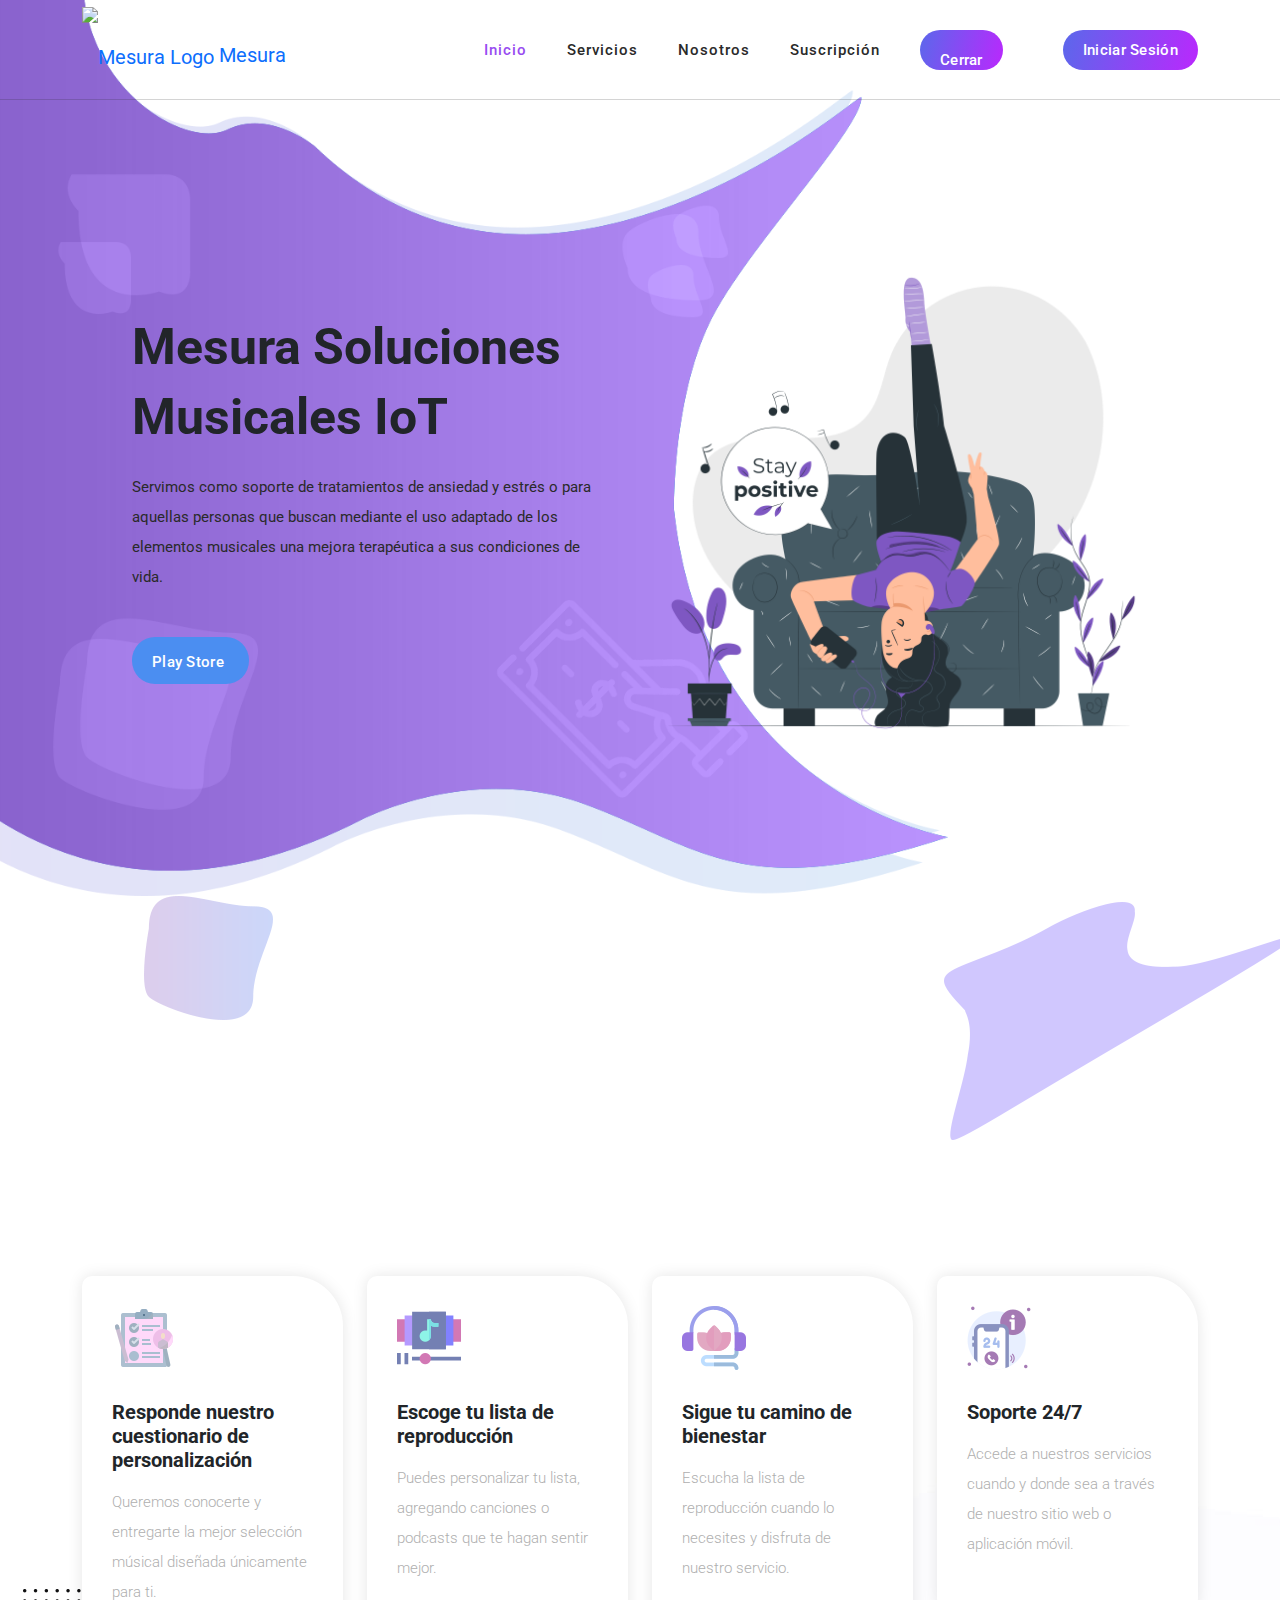
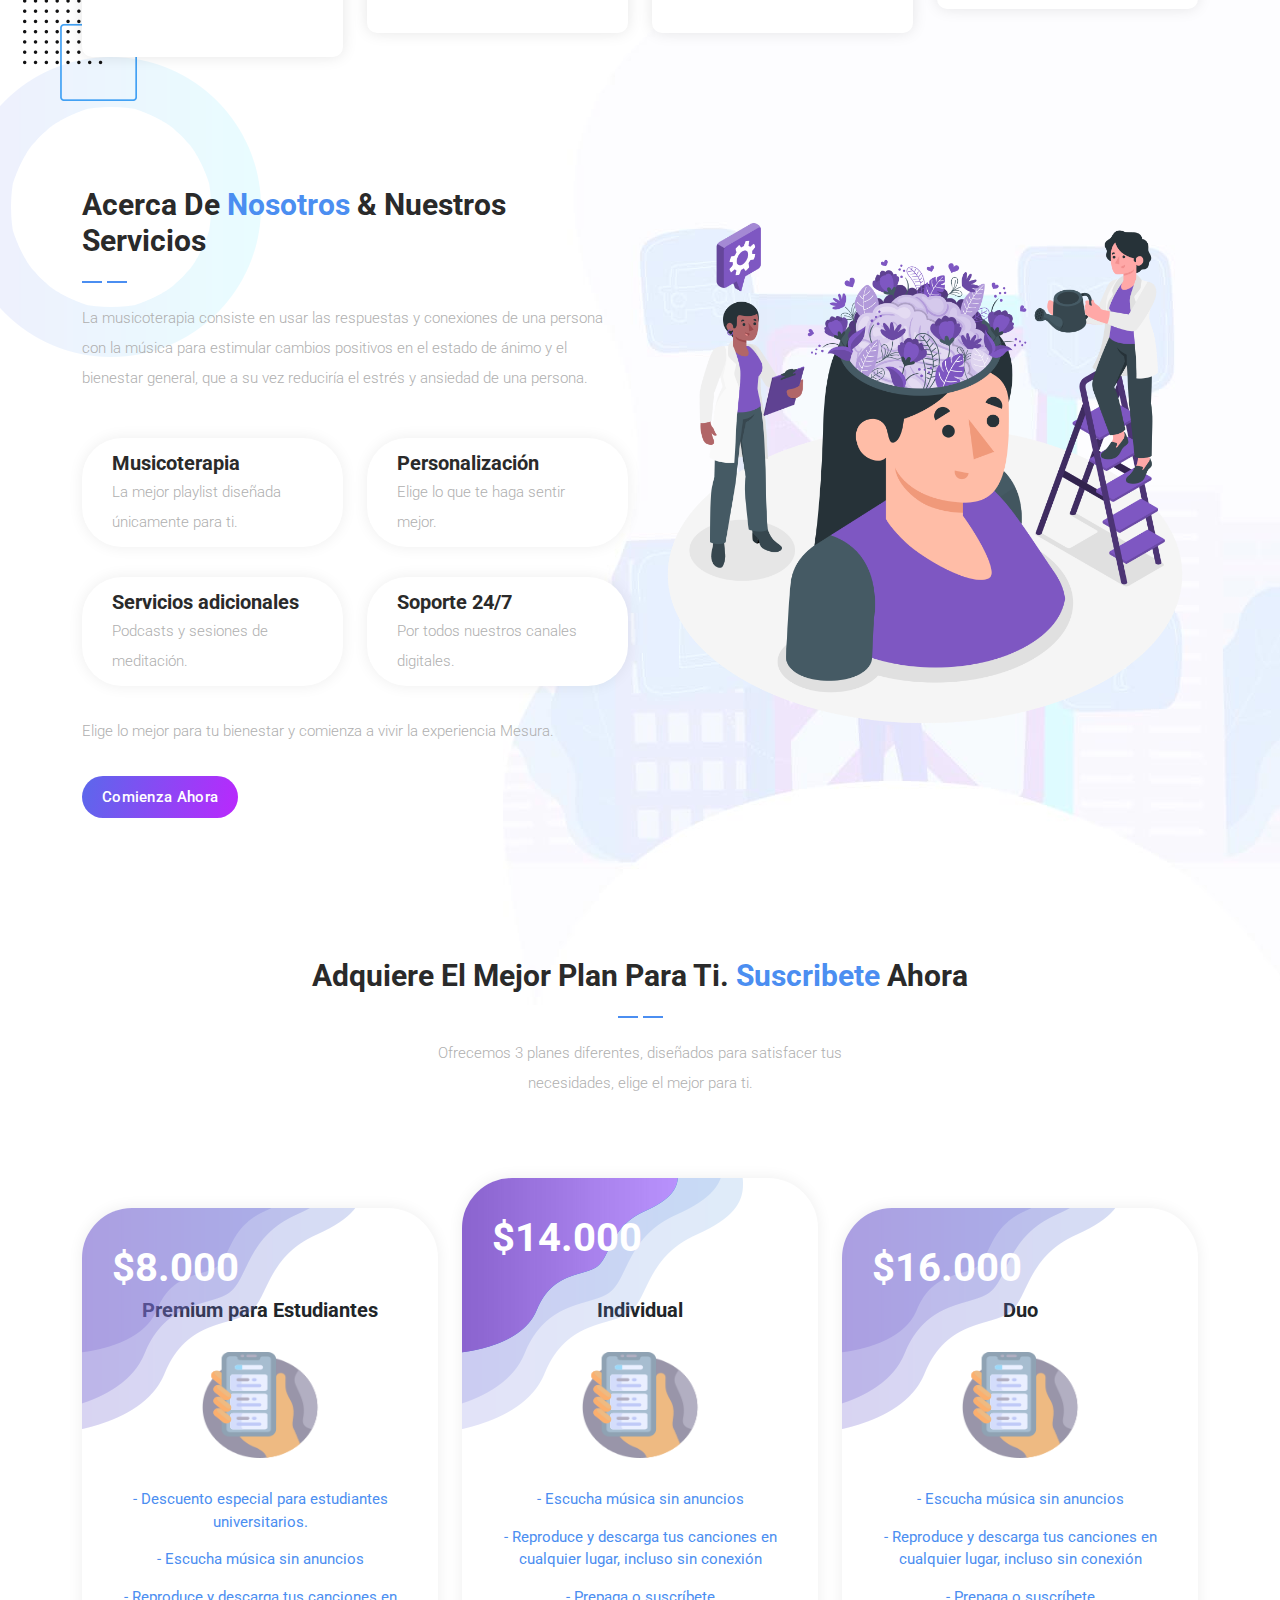
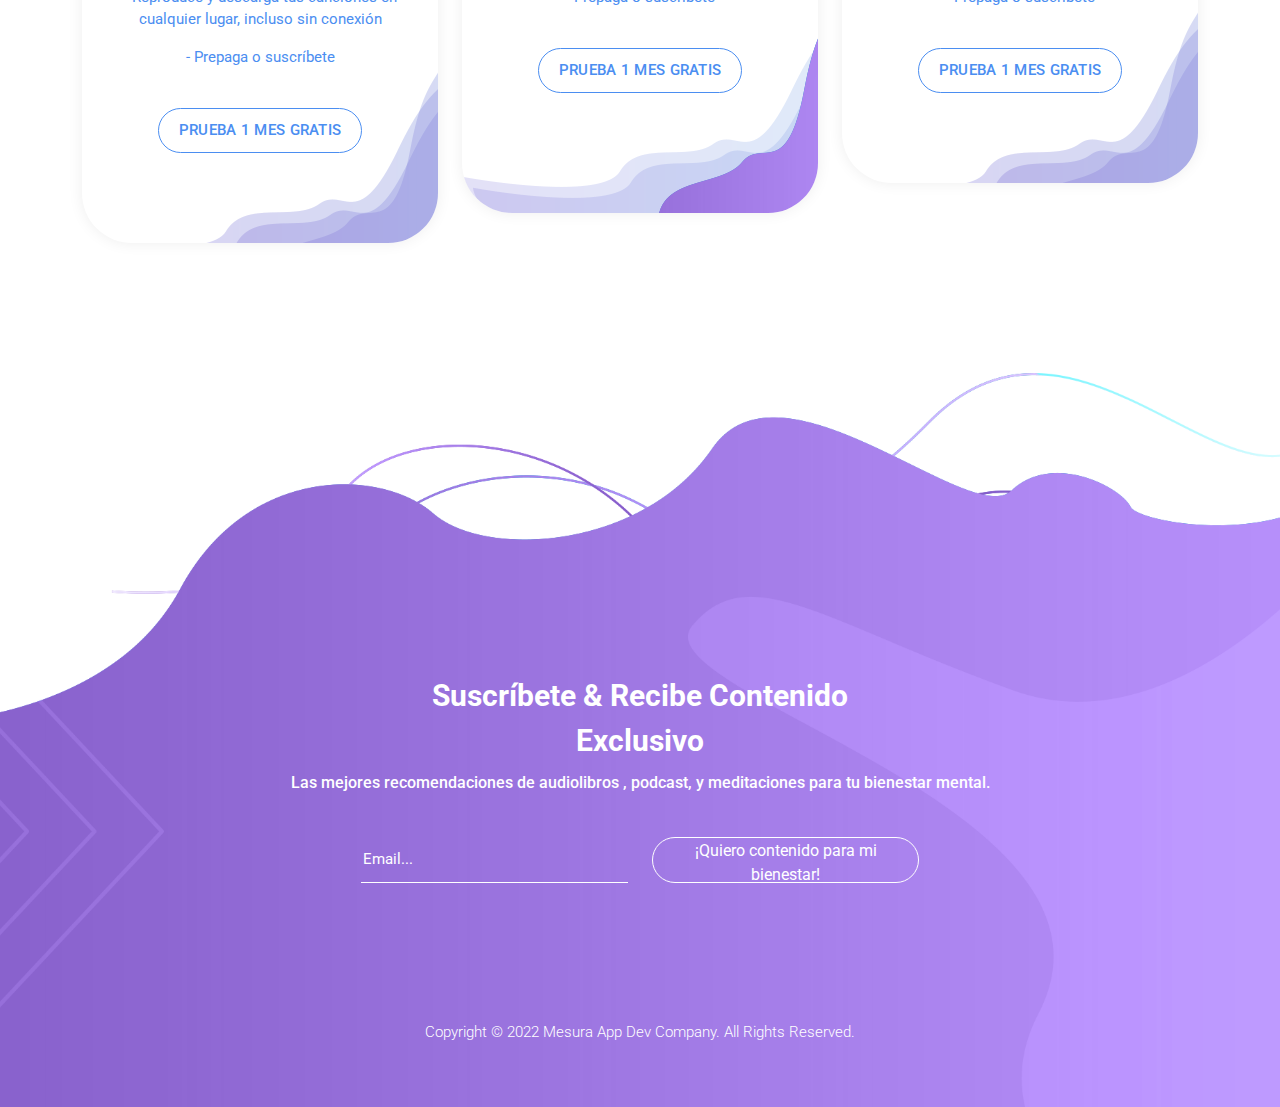
==== templatemo_570_chain_app_dev/templatemo_570_chain_app_dev/index.html @ 8d7fd6be "Merge branch 'main' of https://github.com/Natalia-rodriguezp/Mesura-Web" ====
<!DOCTYPE html>
<html lang="en">

  <head>

    <meta charset="UTF-8">
    <meta name="viewport" content="width=device-width, initial-scale=1, shrink-to-fit=no">
    <meta name="description" content="">
    <meta name="author" content="">
    <link rel="preconnect" href="https://fonts.googleapis.com">
    <link rel="preconnect" href="https://fonts.gstatic.com" crossorigin>
    <link href="https://fonts.googleapis.com/css2?family=Roboto:wght@100;300;400;500;700;900&display=swap" rel="stylesheet">

    <title> Mesura  </title>

    <!-- Bootstrap core CSS -->
    <link href="vendor/bootstrap/css/bootstrap.min.css" rel="stylesheet">

<!--


-->

    <!-- Additional CSS Files -->
    <link rel="stylesheet" href="https://use.fontawesome.com/releases/v5.8.1/css/all.css" integrity="sha384-50oBUHEmvpQ+1lW4y57PTFmhCaXp0ML5d60M1M7uH2+nqUivzIebhndOJK28anvf" crossorigin="anonymous">
    <link rel="stylesheet" type="text/css" href="https://cdn.jsdelivr.net/npm/toastify-js/src/toastify.min.css">
    <link rel="stylesheet" href="assets/css/templatemo-chain-app-dev.css">
    <link rel="stylesheet" href="assets/css/animated.css">
    <link rel="stylesheet" href="assets/css/owl.css">

    <script src="./assets/js/src/main.js" type="module"></script>

  </head>

<body>

  <!-- ***** Preloader Start ***** -->
  <div id="js-preloader" class="js-preloader">
    <div class="preloader-inner">
      <span class="dot"></span>
      <div class="dots">
        <span></span>
        <span></span>
        <span></span>
      </div>
    </div>
  </div>
  <!-- ***** Preloader End ***** -->

  <!-- ***** Header Area Start ***** -->
  <header class="header-area header-sticky wow slideInDown" data-wow-duration="0.75s" data-wow-delay="0s">
    <div class="container">
      <div class="row">
        <div class="col-12">
          <nav class="main-nav">
            <!-- ***** Logo Start ***** -->
            <a href="index.html" class="logo navbar-brand">
              <img src="assets/images/Logo.png" alt="Mesura Logo"  height="50">
              Mesura
            </a>
            <!-- ***** Logo End ***** -->
            <!-- ***** Menu Start ***** -->
            <ul class="nav">
              <li class="scroll-to-section"><a href="#top" class="active">Inicio</a></li>
              <li class="scroll-to-section"><a href="#services">Servicios</a></li>
              <li class="scroll-to-section"><a href="#about">Nosotros</a></li>
              <li class="scroll-to-section"><a href="#pricing">Suscripción</a></li>
              
              <li><div class="gradient-button" id="logged-in"><a href="#modal"id="logout">Cerrar <i class="fa fa-sign-out-alt"></i> </a></div></li> 
              <li><div class="gradient-button" id="logged-out"><a id="modal_trigger" href="#modal"><i class="fa fa-sign-in-alt"></i> Iniciar sesión </a></div></li> 
            </ul>        
            <a class='menu-trigger'>
                <span>Menu</span>
            </a>
            <!-- ***** Menu End ***** -->
          </nav>
        </div>
      </div>
    </div>
  </header>
  <!-- ***** Header Area End ***** -->
  
  <div id="modal" class="popupContainer" style="display:none;">
    <div class="popupHeader">
        <span class="header_title">Iniciar sesion</span>
        <span class="modal_close"><i class="fa fa-times"></i></span>
    </div>

    <section class="popupBody">
        <!-- Social Login -->
        <div class="social_login">
            <div class="">
                <a href="#" class="social_box fb">
                    <span class="icon"><i class="fab fa-facebook"></i></span>
                    <span class="icon_title">Conectar con Facebook</span>

                </a>

                <a href="#" class="social_box google">
                    <span class="icon"><i class="fab fa-google-plus"></i></span>
                    <span class="icon_title">Conectar con Google</span>
                </a>
            </div>

            <div class="centeredText">
                <span>O usa tu direcccion de E-mail</span>
            </div>

            <div class="action_btns">
                <div class="one_half"><a href="#" id="login_form" class="btn">Conectarse</a></div>
                <div class="one_half last"><a href="#" id="register_form" class="btn">Registrarse</a></div>
            </div>
        </div>

        <!-- Username & Password Login form -->
        <div class="user_login">
            <form id = "si">
                <label>Correo / Nombre de usuario</label>
                <input type="text" />
                <br />

                <label>Contraseña</label>
                <input type="password" />
                <br />

                <div class="checkbox">
                    <input id="remember" type="checkbox" />
                    <label for="remember">Recordar este dispositivo</label>
                </div>

                <div class="action_btns">
                    <div class="one_half"><a href="#" class="btn back_btn"><i class="fa fa-angle-double-left"></i> Volver</a></div>
                    <div class="one_half last"><a href="#" class="btn btn_red">Conectar</a></div>
                </div>
            </form>

        </div>

        <!-- Register Form -->
        <div class="user_register">
            <form id="signup-form">
                <label>Nombre completo</label>
                <input type="text" />
                <br />

                <label>Direcccion E-mail</label>
                <input type="email" id="signup-email" placeholder="Correo" required />
                <br />

                <label>Contraseña</label>
                <input type="password" id="signup-password" placeholder="Contraseña" required />
                <br />

                <div class="checkbox">
                    <input id="send_updates" type="checkbox" />
                    <label for="send_updates">Actualizaciones por correo</label>
                </div>

                <div class="action_btns">
                    <div class="one_half"><a href="#" class="btn back_btn"><i class="fa fa-angle-double-left"></i> Volver</a></div>
                    <div class="one_half last"><button id="pruebaButton" type="submit" class="btn btn_red">Registrarse</button></div>
                </div>
            </form>
        </div>
    </section>
</div>

  <div class="main-banner wow fadeIn" id="top" data-wow-duration="1s" data-wow-delay="0.5s">
    <div class="container">
      <div class="row">
        <div class="col-lg-12">
          <div class="row">
            <div class="col-lg-6 align-self-center">
              <div class="left-content show-up header-text wow fadeInLeft" data-wow-duration="1s" data-wow-delay="1s">
                <div class="row">
                  <div class="col-lg-12">
                    <h2> Mesura  Soluciones Musicales IoT </h2>
                    <p>Servimos como soporte de tratamientos de ansiedad y estrés o para aquellas personas que buscan mediante el uso adaptado de los elementos musicales una mejora terapéutica a sus condiciones de vida.</p>
                  </div>
                  <div class="col-lg-12">
                    <div class="white-button scroll-to-section">
                      <a href="#contact"> Play Store <i class="fab fa-google-play"></i></a>
                    </div>
                  </div>
                </div>
              </div>
            </div>
            <div class="col-lg-6">
              <div class="right-image wow fadeInRight" data-wow-duration="1s" data-wow-delay="0.5s">
                <img src="assets/images/slider-dec.png" alt="">
              </div>
            </div>
          </div>
        </div>
      </div>
    </div>
  </div>

  <div id="services" class="services section">
    <div class="container">
      <div class="row">
        <div class="col-lg-8 offset-lg-2">
          <div class="section-heading  wow fadeInDown" data-wow-duration="1s" data-wow-delay="0.5s">
            <h4>Los mejores <em>servicios &amp; beneficios</em> para ti</h4>
            <img src="assets/images/heading-line-dec.png" alt="">
            <p>Mesura está aquí para ti. Para ayudarte a superar cualquier momento de crisis o estrés, ofrecemos algunas
               meditaciones o playlist que puedas escuchar en cualquier momento.<p>
          </div>
        </div>
      </div>
    </div>
    <div class="container">
      <div class="row">
        <div class="col-lg-3">
          <div class="service-item first-service">
            <div class="icon"></div>
            <h4>Responde nuestro cuestionario de personalización</h4>
            <p>Queremos conocerte y  entregarte la mejor selección músical diseñada únicamente para ti.</p>
            <div class="text-button">
    
            </div>
          </div>
        </div>
        <div class="col-lg-3">
          <div class="service-item second-service">
            <div class="icon"></div>
            <h4>Escoge tu lista de reproducción</h4>
            <p>Puedes personalizar tu lista, agregando canciones o podcasts que te hagan sentir mejor.</p>
            <div class="text-button">
             
            </div>
          </div>
        </div>
        <div class="col-lg-3">
          <div class="service-item third-service">
            <div class="icon"></div>
            <h4>Sigue tu camino de bienestar</h4>
            <p>Escucha la lista de reproducción cuando lo necesites y disfruta de nuestro servicio.</p>
            <div class="text-button">
              
            </div>
          </div>
        </div>
        <div class="col-lg-3">
          <div class="service-item fourth-service">
            <div class="icon"></div>
            <h4>Soporte 24/7</h4>
            <p>Accede a nuestros servicios cuando y donde sea a través de nuestro sitio web o aplicación móvil.</p>
            <div class="text-button">
             
            </div>
          </div>
        </div>
      </div>
    </div>
  </div>

  <div id="about" class="about-us section">
    <div class="container">
      <div class="row">
        <div class="col-lg-6 align-self-center">
          <div class="section-heading">
            <h4>Acerca de <em> nosotros </em> &amp; nuestros servicios </h4>
            <img src="assets/images/heading-line-dec.png" alt="">
            <p>La musicoterapia consiste en usar las respuestas y conexiones de una
              persona con la música para estimular cambios positivos en el estado de
              ánimo y el bienestar general, que a su vez reduciría el estrés y ansiedad de
              una persona.</p>
          </div>
          <div class="row">
            <div class="col-lg-6">
              <div class="box-item">
                <h4><a href="#">Musicoterapia</a></h4>
                <p>La mejor playlist diseñada únicamente para ti.</p>
              </div>
            </div>
            <div class="col-lg-6">
              <div class="box-item">
                <h4><a href="#">Personalización </a></h4>
                <p>Elige lo que te haga sentir mejor.</p>
              </div>
            </div>
            <div class="col-lg-6">
              <div class="box-item">
                <h4><a href="#">Servicios adicionales</a></h4>
                <p>Podcasts y sesiones de meditación.</p>
              </div>
            </div>
            <div class="col-lg-6">
              <div class="box-item">
                <h4><a href="#">Soporte 24/7</a></h4>
                <p>Por todos nuestros canales digitales.</p>
              </div>
            </div>
            <div class="col-lg-12">
              <p> Elige lo mejor para tu bienestar y comienza a vivir la experiencia Mesura.</p>
              <div class="gradient-button">
                <a href="#">Comienza ahora </a>
              </div>
            
            </div>
          </div>
        </div>
        <div class="col-lg-6">
          <div class="right-image">
            <img src="assets/images/about-right-dec.png" alt="">
          </div>
        </div>
      </div>
    </div>
  </div>


  <div id="pricing" class="pricing-tables">
    <div class="container">
      <div class="row">
        <div class="col-lg-8 offset-lg-2">
          <div class="section-heading">
            <h4>Adquiere el mejor plan para ti. <em> Suscribete </em> ahora</h4>
            <img src="assets/images/heading-line-dec.png" alt="">
            <p>Ofrecemos 3 planes diferentes, diseñados para satisfacer tus necesidades, elige el mejor para ti.</p>
          </div>
        </div>
        <div class="col-lg-4">
          <div class="pricing-item-regular">
            <span class="price">$8.000</span>
            <h4>Premium para Estudiantes</h4>
            <div class="icon">
              <img src="assets/images/pricing-table-01.png" alt="">
            </div>
            <ul>
              <li>- Descuento especial para estudiantes universitarios.</li>
              <li>- Escucha música sin anuncios</li>
              <li>- Reproduce y descarga tus canciones en cualquier lugar, incluso sin conexión</li>
              <li>- Prepaga o suscríbete </li>
            </ul>
            <div class="border-button">
              <a href="#">PRUEBA 1 MES GRATIS</a>
            </div>
          </div>
        </div>
        <div class="col-lg-4">
          <div class="pricing-item-pro">
            <span class="price">$14.000</span>
            <h4> Individual </h4>
            <div class="icon">
              <img src="assets/images/pricing-table-01.png" alt="">
            </div>
            <ul>
              <li>- Escucha música sin anuncios</li>
              <li>- Reproduce y descarga tus canciones en cualquier lugar, incluso sin conexión</li>
              <li>- Prepaga o suscríbete </li>
            </ul>
            <div class="border-button">
              <a href="#">PRUEBA 1 MES GRATIS</a>
            </div>
          </div>
        </div>
        <div class="col-lg-4">
          <div class="pricing-item-regular">
            <span class="price">$16.000</span>
            <h4>Duo</h4>
            <div class="icon">
              <img src="assets/images/pricing-table-01.png" alt="">
            </div>
            <ul>
              <li>- Escucha música sin anuncios</li>
              <li>- Reproduce y descarga tus canciones en cualquier lugar, incluso sin conexión</li>
              <li>- Prepaga o suscríbete </li>
            </ul>
            <div class="border-button">
              <a href="#">PRUEBA 1 MES GRATIS</a>
            </div>
          </div>
        </div>
      </div>
    </div>
  </div> 

  <footer id="newsletter">
    <div class="container">
      <div class="row">
        <div class="col-lg-8 offset-lg-2">
          <div class="section-heading text-center">
            <h4> Suscríbete &amp; recibe contenido exclusivo </h4>
            <h6 style="color: #ffffff"> Las mejores recomendaciones de audiolibros , podcast, y meditaciones para tu bienestar mental.</h6>
          </div>
          </div>
        </div>
        <div class="col-lg-6 offset-lg-3">
          <form id="search" action="#" method="GET">
            <div class="row">
              <div class="col-lg-6 col-sm-6">
                <fieldset>
                  <input type="address" name="address" class="email" placeholder="Email..." autocomplete="on" required>
                </fieldset>
              </div>
              <div class="col-lg-6 col-sm-6">
                <fieldset>
                  <button type="submit" class="main-button"> ¡Quiero contenido para mi bienestar! <i class="fa fa-angle-right"></i></button>
                </fieldset>
              </div>
            </div>
          </form>
        </div>
      </div>
      <div class="row">

        <div class="col-lg-12">
          <div class="copyright-text">
            <p>Copyright © 2022 Mesura App Dev Company. All Rights Reserved. 
          
          </div>
        </div>
      </div>
    </div>
  </footer>


  <!-- Scripts -->
  <script type="text/javascript" src="https://cdn.jsdelivr.net/npm/toastify-js"></script>
  <script src="vendor/jquery/jquery.min.js"></script>
  <script src="vendor/bootstrap/js/bootstrap.bundle.min.js"></script>
  <script src="assets/js/owl-carousel.js"></script>
  <script src="assets/js/animation.js"></script>
  <script src="assets/js/imagesloaded.js"></script>
  <script src="assets/js/popup.js"></script>
  <script src="assets/js/custom.js"></script>

  
</body>
</html>
---- templatemo_570_chain_app_dev/templatemo_570_chain_app_dev/assets/css/templatemo-chain-app-dev.css ----
/*

TemplateMo 570 Chain App Dev

https://templatemo.com/tm-570-chain-app-dev

*/

/* ---------------------------------------------
Table of contents
------------------------------------------------
01. font & reset css
02. reset
03. global styles
04. header
05. banner
06. features
07. testimonials
08. contact
09. footer
10. preloader
11. search
12. portfolio

--------------------------------------------- */
/* 
---------------------------------------------
font & reset css
--------------------------------------------- 
*/
/* 
---------------------------------------------
reset
--------------------------------------------- 
*/
html, body, div, span, applet, object, iframe, h1, h2, h3, h4, h5, h6, p, blockquote, div
pre, a, abbr, acronym, address, big, cite, code, del, dfn, em, font, img, ins, kbd, q,
s, samp, small, strike, strong, sub, sup, tt, var, b, u, i, center, dl, dt, dd, ol, ul, li,
figure, header, nav, section, article, aside, footer, figcaption {
  margin: 0;
  padding: 0;
  border: 0;
  outline: 0;
}

/* clear fix */
.grid:after {
  content: '';
  display: block;
  clear: both;
}

/* ---- .grid-item ---- */

.grid-sizer,
.grid-item {
  width: 50%;
}

.grid-item {
  float: left;
}

.grid-item img {
  display: block;
  max-width: 100%;
}

.clearfix:after {
  content: ".";
  display: block;
  clear: both;
  visibility: hidden;
  line-height: 0;
  height: 0;
}

.clearfix {
  display: inline-block;
}

html[xmlns] .clearfix {
  display: block;
}

* html .clearfix {
  height: 1%;
}

ul, li {
  padding: 0;
  margin: 0;
  list-style: none;
}

header, nav, section, article, aside, footer, hgroup {
  display: block;
}

* {
  box-sizing: border-box;
}

html, body {
  font-family: 'Roboto', sans-serif;
  font-weight: 400;
  background-color: #fff;
  -ms-text-size-adjust: 100%;
  -webkit-font-smoothing: antialiased;
  -moz-osx-font-smoothing: grayscale;
}

a {
  text-decoration: none !important;
}

h1, h2, h3, h4, h5, h6 {
  margin-top: 0px;
  margin-bottom: 0px;
}

ul {
  margin-bottom: 0px;
}

p {
  font-size: 15px;
  line-height: 30px;
  font-weight: 300;
  color: #afafaf;
}

img {
  width: 100%;
  overflow: hidden;
}

/* 
---------------------------------------------
global styles
--------------------------------------------- 
*/
html,
body {
  background: #fff;
  font-family: 'Roboto', sans-serif;
}

::selection {
  background: #4b8ef1;
  color: #fff !important;
}

::-moz-selection {
  background: #4b8ef1;
  color: #fff !important;
}

@media (max-width: 991px) {
  html, body {
    overflow-x: hidden;
  }
  .mobile-top-fix {
    margin-top: 30px;
    margin-bottom: 0px;
  }
  .mobile-bottom-fix {
    margin-bottom: 30px;
  }
  .mobile-bottom-fix-big {
    margin-bottom: 60px;
  }
}

.section-heading {
  position: relative;
  z-index: 2;
}

.section-heading h4 {
  color: #2a2a2a;
  font-size: 30px;
  font-weight: 700;
  text-transform: capitalize;
  margin-bottom: 10px;
}

.section-heading h4 em {
  font-style: normal;
  color: #4b8ef1;
}

.section-heading img {
  width: 45px;
  height: 2px;
}

.section-heading p {
  margin-top: 10px;
}

.show-up {
  position: relative;
  z-index: 2;
}

.white-button a {
  display: inline-block !important;
  padding: 10px 20px !important;
  color: #4b8ef1 !important;
  text-transform: capitalize;
  font-size: 15px;
  background-color: #fff;
  border-radius: 23px;
  font-weight: 500 !important;
  letter-spacing: 0.3px !important;
  transition: all .5s;
}

.white-button a i {
  margin-left: 5px;
  font-size: 18px;
}

.white-button a:hover {
  background-color: #4b8ef1;
  color: #fff !important;
}

.text-button a {
  font-size: 15px;
}

.text-button a i {
  margin-left: 5px;
  font-size: 14px;
  transition: all .3s;
}

.text-button a:hover i {
  margin-left: 8px;
}

.gradient-button a {
  display: inline-block !important;
  padding: 10px 20px !important;
  color: #fff !important;
  text-transform: capitalize;
  font-size: 15px;
  background: rgb(19,175,240);
  background: linear-gradient(105deg, rgba(91,104,235,1) 0%, rgb(186, 40, 253) 100%);
  border-radius: 23px;
  font-weight: 500 !important;
  letter-spacing: 0.3px !important;
  transition: all .5s;
}

.gradient-button a:hover {
  color: #fff !important;
  background: rgb(19,175,240);
  background: linear-gradient(105deg, rgba(91,104,235,1) 0%, rgba(40,225,253,1) 100%);
}

.border-button a {
  display: inline-block !important;
  padding: 10px 20px !important;
  color: #4b8ef1 !important;
  border: 1px solid #4b8ef1;
  text-transform: capitalize;
  font-size: 15px;
  display: inline-block;
  background-color: #fff;
  border-radius: 23px;
  font-weight: 500 !important;
  letter-spacing: 0.3px !important;
  transition: all .5s;
}

.border-button a:hover {
  background-color: #4b8ef1;
  color: #fff !important;
}


/* 
---------------------------------------------
header
--------------------------------------------- 
*/

.background-header {
  background-color: #fff !important;
  height: 80px!important;
  border-bottom: none !important;
  position: fixed!important;
  top: 0px;
  left: 0px;
  right: 0px;
  box-shadow: 0px 5px 8px rgba(0,0,0,0.03);
}

.background-header .logo,
.background-header .main-nav .nav li a {
  color: #fff;
}

.background-header .main-nav .nav li:hover a {
  color: #4b8ef1;
}

.background-header .nav li a.active {
  position: relative;
  color: #fff;
}

.background-header .nav li a.active:after {
  position: absolute;
  width: 100%;
  height: 1px;
  background-color: #4b8ef1;
  content: '';
  left: 50%;
  bottom: -20px;
  transform: translateX(-50%);
}

.background-header .nav li:last-child a.active:after {
  background-color: transparent;
}

.header-area {
  background-color: transparent;
  border-bottom: 1px solid rgba(42,42,42,0.2);
  position: absolute;
  left: 0px;
  right: 0px;
  z-index: 100;
  height: 100px;
  -webkit-transition: all .5s ease 0s;
  -moz-transition: all .5s ease 0s;
  -o-transition: all .5s ease 0s;
  transition: all .5s ease 0s;
}

.header-area .main-nav {
  min-height: 80px;
  background: transparent;
}

.header-area .main-nav .logo {
  float: left;
  -webkit-transition: all 0.3s ease 0s;
  -moz-transition: all 0.3s ease 0s;
  -o-transition: all 0.3s ease 0s;
  transition: all 0.3s ease 0s;
}

.header-area .main-nav .logo {
    line-height: 100px;
    float: left;
    -webkit-transition: all 0.3s ease 0s;
    -moz-transition: all 0.3s ease 0s;
    -o-transition: all 0.3s ease 0s;
    transition: all 0.3s ease 0s;
}

.background-header .main-nav .logo {
  line-height: 80px;
}

.background-header .main-nav .nav {
  margin-top: 20px !important;
}

.header-area .main-nav .nav {
  float: right;
  margin-top: 30px;
  margin-right: 0px;
  background-color: transparent;
  -webkit-transition: all 0.3s ease 0s;
  -moz-transition: all 0.3s ease 0s;
  -o-transition: all 0.3s ease 0s;
  transition: all 0.3s ease 0s;
  position: relative;
  z-index: 999;
}

.header-area .main-nav .nav li {
  padding-left: 20px;
  padding-right: 20px;
}

.header-area .main-nav .nav li:nth-child(6) {
  padding-right: 0px;
  padding-left: 40px;
}

.header-area .main-nav .nav li:last-child a ,
.background-header .main-nav .nav li:last-child a,
.header-area .main-nav .nav li:nth-child(6) a ,
.background-header .main-nav .nav li:nth-child(6) a {
  padding: 0px 20px !important;
  font-weight: 400;
}

.header-area .main-nav .nav li:last-child a:hover ,
.background-header .main-nav .nav li:last-child a:hover,
.header-area .main-nav .nav li:nth-child(6) a:hover ,
.background-header .main-nav .nav li:nth-child(6) a:hover {
  color: #fff !important;
}

.header-area .main-nav .nav li a {
  display: block;
  font-weight: 500;
  font-size: 15px;
  color: #2a2a2a;
  text-transform: capitalize;
  -webkit-transition: all 0.3s ease 0s;
  -moz-transition: all 0.3s ease 0s;
  -o-transition: all 0.3s ease 0s;
  transition: all 0.3s ease 0s;
  height: 40px;
  line-height: 40px;
  border: transparent;
  letter-spacing: 1px;
}

.header-area .main-nav .nav li:hover a,
.header-area .main-nav .nav li a.active {
  color: #984bf1!important;
}

.header-area .main-nav .nav li:last-child a.active {
  color: #fff !important;
}

.background-header .main-nav .nav li:hover a,
.background-header .main-nav .nav li a.active {
  color: #4b8ef1!important;
  opacity: 1;
}

.header-area .main-nav .nav li.submenu {
  position: relative;
  padding-right: 30px;
}

.header-area .main-nav .nav li.submenu:after {
  font-family: FontAwesome;
  content: "\f107";
  font-size: 12px;
  color: #2a2a2a;
  position: absolute;
  right: 18px;
  top: 12px;
}

.background-header .main-nav .nav li.submenu:after {
  color: #2a2a2a;
}

.header-area .main-nav .nav li.submenu ul {
  position: absolute;
  width: 200px;
  box-shadow: 0 2px 28px 0 rgba(0, 0, 0, 0.06);
  overflow: hidden;
  top: 50px;
  opacity: 0;
  transform: translateY(+2em);
  visibility: hidden;
  z-index: -1;
  transition: all 0.3s ease-in-out 0s, visibility 0s linear 0.3s, z-index 0s linear 0.01s;
}

.header-area .main-nav .nav li.submenu ul li {
  margin-left: 0px;
  padding-left: 0px;
  padding-right: 0px;
}

.header-area .main-nav .nav li.submenu ul li a {
  opacity: 1;
  display: block;
  background: #f7f7f7;
  color: #2a2a2a!important;
  padding-left: 20px;
  height: 40px;
  line-height: 40px;
  -webkit-transition: all 0.3s ease 0s;
  -moz-transition: all 0.3s ease 0s;
  -o-transition: all 0.3s ease 0s;
  transition: all 0.3s ease 0s;
  position: relative;
  font-size: 13px;
  font-weight: 400;
  border-bottom: 1px solid #eee;
}

.header-area .main-nav .nav li.submenu ul li a:hover {
  background: #fff;
  color: #4b8ef1!important;
  padding-left: 25px;
}

.header-area .main-nav .nav li.submenu ul li a:hover:before {
  width: 3px;
}

.header-area .main-nav .nav li.submenu:hover ul {
  visibility: visible;
  opacity: 1;
  z-index: 1;
  transform: translateY(0%);
  transition-delay: 0s, 0s, 0.3s;
}

.header-area .main-nav .menu-trigger {
  cursor: pointer;
  display: block;
  position: absolute;
  top: 33px;
  width: 32px;
  height: 40px;
  text-indent: -9999em;
  z-index: 99;
  right: 40px;
  display: none;
}

.background-header .main-nav .menu-trigger {
  top: 23px;
}

.header-area .main-nav .menu-trigger span,
.header-area .main-nav .menu-trigger span:before,
.header-area .main-nav .menu-trigger span:after {
  -moz-transition: all 0.4s;
  -o-transition: all 0.4s;
  -webkit-transition: all 0.4s;
  transition: all 0.4s;
  background-color: #2a2a2a;
  display: block;
  position: absolute;
  width: 30px;
  height: 2px;
  left: 0;
}

.background-header .main-nav .menu-trigger span,
.background-header .main-nav .menu-trigger span:before,
.background-header .main-nav .menu-trigger span:after {
  background-color: #2a2a2a;
}

.header-area .main-nav .menu-trigger span:before,
.header-area .main-nav .menu-trigger span:after {
  -moz-transition: all 0.4s;
  -o-transition: all 0.4s;
  -webkit-transition: all 0.4s;
  transition: all 0.4s;
  background-color: #2a2a2a;
  display: block;
  position: absolute;
  width: 30px;
  height: 2px;
  left: 0;
  width: 75%;
}

.background-header .main-nav .menu-trigger span:before,
.background-header .main-nav .menu-trigger span:after {
  background-color: #2a2a2a;
}

.header-area .main-nav .menu-trigger span:before,
.header-area .main-nav .menu-trigger span:after {
  content: "";
}

.header-area .main-nav .menu-trigger span {
  top: 16px;
}

.header-area .main-nav .menu-trigger span:before {
  -moz-transform-origin: 33% 100%;
  -ms-transform-origin: 33% 100%;
  -webkit-transform-origin: 33% 100%;
  transform-origin: 33% 100%;
  top: -10px;
  z-index: 10;
}

.header-area .main-nav .menu-trigger span:after {
  -moz-transform-origin: 33% 0;
  -ms-transform-origin: 33% 0;
  -webkit-transform-origin: 33% 0;
  transform-origin: 33% 0;
  top: 10px;
}

.header-area .main-nav .menu-trigger.active span,
.header-area .main-nav .menu-trigger.active span:before,
.header-area .main-nav .menu-trigger.active span:after {
  background-color: transparent;
  width: 100%;
}

.header-area .main-nav .menu-trigger.active span:before {
  -moz-transform: translateY(6px) translateX(1px) rotate(45deg);
  -ms-transform: translateY(6px) translateX(1px) rotate(45deg);
  -webkit-transform: translateY(6px) translateX(1px) rotate(45deg);
  transform: translateY(6px) translateX(1px) rotate(45deg);
  background-color: #2a2a2a;
}

.background-header .main-nav .menu-trigger.active span:before {
  background-color: #2a2a2a;
}

.header-area .main-nav .menu-trigger.active span:after {
  -moz-transform: translateY(-6px) translateX(1px) rotate(-45deg);
  -ms-transform: translateY(-6px) translateX(1px) rotate(-45deg);
  -webkit-transform: translateY(-6px) translateX(1px) rotate(-45deg);
  transform: translateY(-6px) translateX(1px) rotate(-45deg);
  background-color: #2a2a2a;
}

.background-header .main-nav .menu-trigger.active span:after {
  background-color: #2a2a2a;
}

.header-area.header-sticky {
  min-height: 80px;
}

.header-area .nav {
  margin-top: 30px;
}

.header-area.header-sticky .nav li a.active {
  color: #4b8ef1;
}

@media (max-width: 1200px) {
  .header-area .main-nav .nav li {
    padding-left: 12px;
    padding-right: 12px;
  }
  .header-area .main-nav:before {
    display: none;
  }
}

@media (max-width: 992px) {
  .header-area .main-nav .nav li:last-child  ,
  .background-header .main-nav .nav li:last-child {
    color: #069;
  }
  .header-area .main-nav .nav li:nth-child(6),
  .background-header .main-nav .nav li:nth-child(6) {
    padding-right: 0px;
  }
  .background-header .nav li a.active:after {
    display: none;
  }
}

@media (max-width: 767px) {
  .pre-header ul.info li:last-child,
  .pre-header ul.info li:nth-child(6) {
    display: none!important;
  }
  .background-header .main-nav .nav {
    margin-top: 80px !important;
  }
  .header-area .main-nav .logo {
    color: #1e1e1e;
  }
  .header-area.header-sticky .nav li a:hover,
  .header-area.header-sticky .nav li a.active {
    color: #4b8ef1!important;
    opacity: 1;
  }
  .header-area.header-sticky .nav li.search-icon a {
    width: 100%;
  }
  .header-area {
    background-color: #fff;
    padding: 0px 15px;
    height: 100px;
    box-shadow: none;
    text-align: center;
    box-shadow: 0px 5px 8px rgba(0,0,0,0.03);
  }
  .header-area .container {
    padding: 0px;
  }
  .header-area .logo {
    margin-left: 30px;
  }
  .header-area .menu-trigger {
    display: block !important;
  }
  .header-area .main-nav {
    overflow: hidden;
  }
  .header-area .main-nav .nav {
    float: none;
    width: 100%;
    display: none;
    -webkit-transition: all 0s ease 0s;
    -moz-transition: all 0s ease 0s;
    -o-transition: all 0s ease 0s;
    transition: all 0s ease 0s;
    margin-left: 0px;
  }
  .background-header .nav {
    margin-top: 80px;
  }
  .header-area .main-nav .nav li:first-child {
    border-top: 1px solid #eee;
  }
  .header-area.header-sticky .nav {
    margin-top: 100px;
  }
  .header-area .main-nav .nav li {
    width: 100%;
    background: #fff;
    border-bottom: 1px solid #e7e7e7;
    padding-left: 0px !important;
    padding-right: 0px !important;
  }
  .header-area .main-nav .nav li a {
    height: 50px !important;
    line-height: 50px !important;
    padding: 0px !important;
    border: none !important;
    background: #f7f7f7 !important;
    color: #191a20 !important;
  }
  .header-area .main-nav .nav li a:hover {
    background: #eee !important;
    color: #4b8ef1!important;
  }
  .header-area .main-nav .nav li.submenu ul {
    position: relative;
    visibility: inherit;
    opacity: 1;
    z-index: 1;
    transform: translateY(0%);
    transition-delay: 0s, 0s, 0.3s;
    top: 0px;
    width: 100%;
    box-shadow: none;
    height: 0px;
  }
  .header-area .main-nav .nav li.submenu ul li a {
    font-size: 12px;
    font-weight: 400;
  }
  .header-area .main-nav .nav li.submenu ul li a:hover:before {
    width: 0px;
  }
  .header-area .main-nav .nav li.submenu ul.active {
    height: auto !important;
  }
  .header-area .main-nav .nav li.submenu:after {
    color: #3B566E;
    right: 25px;
    font-size: 14px;
    top: 15px;
  }
  .header-area .main-nav .nav li.submenu:hover ul, .header-area .main-nav .nav li.submenu:focus ul {
    height: 0px;
  }
}

@media (min-width: 767px) {
  .header-area .main-nav .nav {
    display: flex !important;
  }
}

/* 
---------------------------------------------
preloader
--------------------------------------------- 
*/

.js-preloader {
    position: fixed;
    top: 0;
    left: 0;
    right: 0;
    bottom: 0;
    background-color: #fff;
    display: -webkit-box;
    display: flex;
    -webkit-box-align: center;
    align-items: center;
    -webkit-box-pack: center;
    justify-content: center;
    opacity: 1;
    visibility: visible;
    z-index: 9999;
    -webkit-transition: opacity 0.25s ease;
    transition: opacity 0.25s ease;
}

.js-preloader.loaded {
    opacity: 0;
    visibility: hidden;
    pointer-events: none;
}

@-webkit-keyframes dot {
    50% {
        -webkit-transform: translateX(96px);
        transform: translateX(96px);
    }
}

@keyframes dot {
    50% {
        -webkit-transform: translateX(96px);
        transform: translateX(96px);
    }
}

@-webkit-keyframes dots {
    50% {
        -webkit-transform: translateX(-31px);
        transform: translateX(-31px);
    }
}

@keyframes dots {
    50% {
        -webkit-transform: translateX(-31px);
        transform: translateX(-31px);
    }
}

.preloader-inner {
    position: relative;
    width: 142px;
    height: 40px;
    background: #fff;
}

.preloader-inner .dot {
    position: absolute;
    width: 16px;
    height: 16px;
    top: 12px;
    left: 15px;
    background: #4b8ef1;
    border-radius: 50%;
    -webkit-transform: translateX(0);
    transform: translateX(0);
    -webkit-animation: dot 2.8s infinite;
    animation: dot 2.8s infinite;
}

.preloader-inner .dots {
    -webkit-transform: translateX(0);
    transform: translateX(0);
    margin-top: 12px;
    margin-left: 31px;
    -webkit-animation: dots 2.8s infinite;
    animation: dots 2.8s infinite;
}

.preloader-inner .dots span {
    display: block;
    float: left;
    width: 16px;
    height: 16px;
    margin-left: 16px;
    background: #4b8ef1;
    border-radius: 50%;
}



/* 
---------------------------------------------
Banner Style
--------------------------------------------- 
*/

.main-banner {
  background-repeat: no-repeat;
  background-position: center center;
  background-size: cover;
  padding: 250px 120px 150px 120px;
  position: relative;
  overflow: hidden;
}

.main-banner:after {
  content: '';
  background-image: url(../images/slider-left-dec.png);
  background-repeat: no-repeat;
  background-size: contain;
  position: absolute;
  left: 0px;
  top: 0px;
  width: 100%;
  height: 100%;
  z-index: 1;
}

.main-banner .left-content {
  margin-right: 15px;
}

.main-banner .left-content h2 {
  z-index: 2;
  position: relative;
  font-weight: 700;
  line-height: 70px;
  font-size: 50px;
  margin-bottom: 20px;
}

.main-banner .left-content p {
  margin-bottom: 45px;
  color: #2a2a2a;
  font-weight: 400;
}

.main-banner .left-content .first-button {
  margin-right: 15px;
}

.main-banner .left-content .white-button {
  display: inline-block;
}

.main-banner .right-image {
  text-align: center;
  position: relative;
  z-index: 20;
}

.main-banner .right-image img {
  max-width: 710px;
}

.main-banner .left-content .white-button a {
  background-color: #4b8ef1;
  color: #fff !important;
}

/* 
---------------------------------------------
Services Style
--------------------------------------------- 
*/

.services {
  padding-top: 130px;
  position: relative;
}

.services  .section-heading p {
  margin-top: 10px;
  margin-left: 18%;
  margin-right: 18%;
}

.services .container-fluid {
  padding-left: 65px;
  padding-right: 65px;
}

.services:after {
  content: '';
  background-image: url(../images/services-left-dec.png);
  background-repeat: no-repeat;
  position: absolute;
  left: 0;
  bottom: -300px;
  width: 261px;
  height: 368px;
  z-index: 0;
}

.services:before {
  content: '';
  background-image: url(../images/services-right-dec.png);
  background-repeat: no-repeat;
  position: absolute;
  right: 0;
  top: 0;
  width: 1136px;
  height: 244px;
  z-index: 0;
}

.services .section-heading {
  text-align: center;
  margin-bottom: 80px;
}

.services .section-heading .line-dec {
  margin: 0 auto;
}

.service-item {
  position: relative;
  z-index: 1;
  padding: 30px;
  box-shadow: 0px 0px 15px rgba(0,0,0,0.1);
  background-color: #fff;
  border-radius: 10px;
  border-top-right-radius: 50px;
  transition: all .3s;
}

.service-item .icon {
  margin-left: 0px;
  margin-bottom: 30px;
  background-repeat: no-repeat;
  width: 64px;
  height: 64px;
  transition: all .3s;
}

.service-item h4 {
  transition: all .3s;
  font-size: 20px;
  font-weight: 700;
  margin-bottom: 15px;
}

.service-item p {
  transition: all .3s;
  font-size: 15px;
  margin-bottom: 20px;
}

.service-item:hover h4,
.service-item:hover p,
.service-item:hover .text-button a {
  color: #fff;
}

.first-service .icon {
  background-image: url(../images/service-icon-01.png);
}

.first-service:hover .icon {
  background-image: url(../images/service-icon-hover-01.png);
}

.second-service .icon {
  background-image: url(../images/service-icon-02.png);
}

.second-service:hover .icon {
  background-image: url(../images/service-icon-hover-02.png);
}


.third-service .icon {
  background-image: url(../images/service-icon-03.png);
}

.third-service:hover .icon {
  background-image: url(../images/service-icon-hover-03.png);
}

.fourth-service .icon {
  background-image: url(../images/service-icon-04.png);
}

.fourth-service:hover .icon {
  background-image: url(../images/service-icon-hover-04.png);
}

.service-item:hover {
  background-image: url(../images/service-bg.jpg);
  background-position: right top;
  background-repeat: no-repeat;
  background-size: cover;
}



/*
---------------------------------------------
About Us
---------------------------------------------
*/

.about-us {
  padding-top: 130px;
  position: relative;
}

.about-us .section-heading {
  margin-bottom: 45px;
}

.about-us .section-heading,
.about-us .box-item,
.about-us p,
.about-us .box-item .gradient-button,
.about-us .box-item span {
  position: relative;
  z-index: 1;
}

.about-us .box-item {
  box-shadow: 0px 0px 15px rgba(0,0,0,0.07);
  padding: 10px 30px;
  background-color: #fff;
  border-radius: 40px;
  margin-bottom: 30px;
}

.about-us .box-item h4 a {
  font-size: 20px;
  font-weight: 700;
  margin-top: 8px;
  color: #2a2a2a;
  transition: all .3s;
}

.about-us .box-item p {
  margin-bottom: 0px;
}

.about-us .box-item:hover h4 a {
  color: #4b8ef1;
}

.about-us .gradient-button {
  margin-top: 30px;
  margin-bottom: 10px;
}

.about-us span {
  font-size: 14px;
  color: #7a7a7a;
}

.about-us .right-image {
  position: relative;
  z-index: 1;
}

.about-us:after {
  background-image: url(../images/about-bg.jpg);
  width: 777px;
  height: 1132px;
  content: '';
  position: absolute;
  background-repeat: no-repeat;
  right: 0;
  top: 50%;
  transform: translateY(-50%);
  z-index: 0;
}



/* 
---------------------------------------------
The Clients
---------------------------------------------
*/

.the-clients {
  margin-top: 130px;
}

.the-clients  .section-heading {
  text-align: center;
  margin-bottom: 80px;
}

.the-clients  .section-heading p {
  margin-top: 10px;
  margin-left: 18%;
  margin-right: 18%;
}

.the-clients .naccs {
  position: relative;
}

.menu .thumb h4 {
  margin-bottom: 0px;
  font-size: 20px;
  color: #2a2a2a;
}

.menu .thumb span.date {
  display: inline-block;
  margin-top: 0px;
  color: #afafaf;
}

.menu .thumb span.category,
.menu .thumb span.rating {
  font-weight: 700;
  color: #afafaf;
}

.menu .thumb i {
  color: #afafaf;
}

.the-clients .naccs .menu div {
  color: #fff;
  font-size: 15px;
  margin-bottom: 15px;
  margin-top: 15px;
  text-align: left;
  padding: 0px 15px;
  cursor: pointer;
  position: relative;
  transition: 1s all cubic-bezier(0.075, 0.82, 0.165, 1);
}

.the-clients .naccs .menu div.active h4,
.the-clients .naccs .menu div.active i,
.the-clients .naccs .menu div.active span.rating,
.the-clients .naccs .menu div.active .thumb {
  color: #4b8ef1;
}

.the-clients ul.nacc {
  position: relative;
  min-height: 100%;
  list-style: none;
  margin: 0;
  padding: 0;
  transition: 0.5s all cubic-bezier(0.075, 0.82, 0.165, 1);
}

.the-clients ul.nacc li {
  opacity: 0;
  transform: translateX(-50px);
  position: absolute;
  list-style: none;
  transition: 1s all cubic-bezier(0.075, 0.82, 0.165, 1);
}

.the-clients ul.nacc li.active {
  transition-delay: 0.3s;
  position: relative;
  z-index: 2;
  opacity: 1;
  transform: translateX(0px);
}

.the-clients ul.nacc li {
  width: 100%;
}

.the-clients .nacc .thumb .client-content img {
  width: 76px;
  height: 62px;
}

.the-clients .nacc .thumb .client-content {
  padding: 60px 30px;
  background-image: url(../images/client-bg.png);
  background-size: cover;
  border-radius: 50px;
  width: 100%;
  height: auto;
  background-repeat: no-repeat;
}

.the-clients .nacc .thumb .client-content p {
  color: #fff;
  font-weight: 500;
  font-size: 16px;
  font-style: italic;
  margin-top: 30px;
}

.the-clients .nacc .thumb .down-content {
  margin-top: 30px;
}

.the-clients .nacc .thumb .down-content img {
  width: 170px;
  height: 170px;
  border-radius: 50%;
  display: inline;
}

.the-clients .nacc .thumb .down-content .right-content {
  display: inline-block;
  margin-left: 20px;
}

.the-clients .nacc .thumb .down-content .right-content h4 {
  font-size: 20px;
  font-weight: 700;
  margin-bottom: 15px;
}

.the-clients .nacc .thumb .down-content .right-content span {
  color: #2a2a2a;
}


/* 
---------------------------------------------
The Clients
---------------------------------------------
*/

.pricing-tables {
  padding-top: 130px;
}

.pricing-tables  .section-heading {
  text-align: center;
  margin-bottom: 80px;
}

.pricing-tables  .section-heading p {
  margin-top: 10px;
  margin-left: 18%;
  margin-right: 18%;
}

.pricing-item-regular {
  margin-top: 30px;
  box-shadow: 0px 0px 15px rgba(0,0,0,0.07);
  border-radius: 50px;
  padding: 90px 30px;
  text-align: center;
  position: relative;
  z-index: 1;
  overflow: hidden;
}

.pricing-item-regular:before {
  position: absolute;
  top: 0;
  left: 0;
  background-image: url(../images/regular-table-top.png);
  z-index: 0;
  content: '';
  width: 274px;
  height: 221px;
}

.pricing-item-regular:after {
  position: absolute;
  bottom: 0;
  right: 0;
  background-image: url(../images/regular-table-bottom.png);
  z-index: 0;
  content: '';
  width: 370px;
  height: 171px;
}

.pricing-item-regular span.price {
  font-size: 40px;
  color: #fff;
  position: absolute;
  font-weight: 700;
  z-index: 1;
  left: 30px;
  top: 30px;
}

.pricing-item-regular h4 {
  font-size: 20px;
  font-weight: 700;
  margin-bottom: 30px;
}

.pricing-item-regular .icon img {
  width: 120px;
  height: 106px;
  margin-bottom: 30px;
}

.pricing-item-regular ul li {
  color: #4b8ef1;
  font-size: 15px;
  margin-bottom: 15px;
}

.pricing-item-regular ul li:last-child {
  margin-bottom: 0px;
}

.pricing-item-regular ul li.non-function {
  color: #afafaf;
  text-decoration: line-through;
}

.pricing-item-regular .border-button {
  position: relative;
  z-index: 1;
  margin-top: 40px;
}

.pricing-item-pro {
  box-shadow: 0px 0px 15px rgba(0,0,0,0.07);
  border-radius: 50px;
  padding: 120px 30px;
  text-align: center;
  position: relative;
  z-index: 1;
  overflow: hidden;
}

.pricing-item-pro:before {
  position: absolute;
  top: 0;
  left: 0;
  background-image: url(../images/pro-table-top.png);
  z-index: 0;
  content: '';
  width: 281px;
  height: 251px;
}

.pricing-item-pro:after {
  position: absolute;
  bottom: 0;
  right: 0;
  background-repeat: no-repeat;
  background-size: cover;
  background-image: url(../images/pro-table-bottom.png);
  z-index: 0;
  content: '';
  width: 100%;
  height: 201px;
}

.pricing-item-pro span.price {
  font-size: 40px;
  color: #fff;
  position: absolute;
  font-weight: 700;
  z-index: 1;
  left: 30px;
  top: 30px;
}

.pricing-item-pro h4 {
  font-size: 20px;
  font-weight: 700;
  margin-bottom: 30px;
}

.pricing-item-pro .icon img {
  width: 120px;
  height: 106px;
  margin-bottom: 30px;
}

.pricing-item-pro ul li {
  color: #4b8ef1;
  font-size: 15px;
  margin-bottom: 15px;
}

.pricing-item-pro ul li:last-child {
  margin-bottom: 0px;
}

.pricing-item-pro ul li.non-function {
  color: #afafaf;
  text-decoration: line-through;
}

.pricing-item-pro .border-button {
  position: relative;
  z-index: 1;
  margin-top: 40px;
}




/* 
---------------------------------------------
Free Quote
--------------------------------------------- 
*/

.free-quote {
  background-image: url(../images/quote-bg.jpg);
  background-repeat: no-repeat;
  background-position: center center;
  background-size: cover;
  padding: 120px 0px;
  text-align: center;
  position: relative;
  z-index: 2;
  margin-top: 130px;
}

.free-quote .section-heading {
  margin-bottom: 60px;
}

.free-quote .section-heading h6,
.free-quote .section-heading h4 {
  color: #fff;
}

.free-quote .section-heading .line-dec {
  margin: 0 auto;
  background-color: #fff;
}

.free-quote form {
  background-color: #fff;
  display: inline-block;
  width: 100%;
  min-height: 80px;
  border-radius: 40px;
  position: relative;
  z-index: 1;
}

.free-quote form input {
  width: 100%;
  margin-top: 20px;
  margin-left: 30px;
  color: #afafaf;
  font-weight: 400;
  font-size: 15px;
  height: 40px;
  background-color: transparent;
  border-bottom: 1px solid #eee;
  border-top: none;
  border-left: none;
  border-right: none;
  position: relative;
  z-index: 2;
  outline: none;
}

.free-quote form button {
  width: 100%;
  height: 80px;
  border-top-right-radius: 40px;
  border-bottom-right-radius: 40px;
  outline: none;
  border: none;
  margin-left: 30px;
  background-color: #726ae3;
  font-size: 15px;
  color: #fff;
}


/* 
---------------------------------------------
Footer Style
--------------------------------------------- 
*/

footer {
  background-image: url(../images/footer-bg.png);
  background-position: center top;
  background-repeat: no-repeat;
  background-size: cover;
  margin-top: 130px;
  padding-top: 300px;
  padding-bottom: 60px;
}

footer .section-heading {
  margin-bottom: 45px;
}

footer .section-heading h4 {
  line-height: 45px;
  color: #fff;
  margin-left: 13%;
  margin-right: 13%;
  text-align: center;
}

footer #search {
  margin-bottom: 80px;
}

footer #search input::placeholder {
  color: #fff;
}

footer #search input {
  font-size: 15px;
  color: #fff;
  outline: none;
  height: 46px;
  border: none;
  background-color: transparent;
  border-bottom: 1px solid #fff;
  width: 100%;
}

footer #search button {
  height: 46px;
  border-radius: 23px;
  border: 1px solid #fff;
  background-color: transparent;
  color: #fff;
  width: 100%;
  transition: all .5s;
}

footer #search button:hover {
  background-color: #fff;
  color: #4b8ef1;
}

.footer-widget .logo img {
  max-width: 96px;
  margin-bottom: 30px;
}

.footer-widget h4 {
  font-size: 20px;
  color: #fff;
  font-weight: 700;
  margin-bottom: 30px;
}

.footer-widget p {
  margin-bottom: 15px;
}

.footer-widget p,
.footer-widget p a {
  color: #fff;
}

.footer-widget ul {
  display: inline;
  max-width: 40%;
  float: left;
  margin-right: 10%;
}

.footer-widget ul li {
  margin-bottom: 10px;
}

.footer-widget ul li:last-child {
  margin-bottom: 0px;
}

.footer-widget ul li a {
  font-size: 15px;
  color: #fff;
  transition: all .3s;;
}

.footer-widget a:hover {
  opacity: 0.75;
}

footer .copyright-text p {
  text-align: center;
  margin-top: 50px;
  margin-bottom: 0px;
  color: #fff;
}

footer p a {
  color: #fff;
  transition: all .5s;
}

footer p a:hover {
  opacity: 0.75;
  color: #fff;
}


/*
---------------------------------------------
PopUp
---------------------------------------------
*/

#lean_overlay {
  position: fixed;
  z-index: 100;
  top: 0px;
  left: 0px;
  height: 100%;
  width: 100%;
  background: #000;
  display: none;
}

.popupContainer {
  position: absolute;
  width: 330px;
  height: auto;
  left: 45%;
  top: 60px;
  background: #FFF;
}

.btn {
  padding: 10px 20px;
  background: #4b8ef1;
  color: #fff;
  transition: all .3s;
}

.btn_red {
  background: #4b8ef1;
  color: #FFF;
}

.btn:hover {
  background: #E4E4E2;
}

.btn_red:hover {
  color: #2a2a2a;
  background: #E4E4E2;
}

a.btn {
  color: #fff;
  text-align: center;
  text-decoration: none;
}

a.btn_red {
  color: #FFF;
}

.one_half {
  width: 50%;
  display: block;
  float: left;
}

.one_half.last {
  width: 45%;
  margin-left: 5%;
}
/* Popup Styles*/

.popupHeader {
  font-size: 16px;
  text-transform: uppercase;
}

.popupHeader {
  background: #F4F4F2;
  position: relative;
  padding: 10px 20px;
  border-bottom: 1px solid #DDD;
  font-weight: bold;
}

.popupHeader .modal_close {
  position: absolute;
  right: 0;
  top: 0;
  padding: 10px 15px;
  background: #4b8ef1;
  cursor: pointer;
  color: #fff;
  font-size: 16px;
}

.popupBody {
  padding: 20px;
}

.social_login .social_box {
  display: block;
  clear: both;
  padding: 10px;
  margin-bottom: 10px;
  background: #F4F4F2;
  overflow: hidden;
}

.social_login .icon {
  display: inline-block;
  
  padding: 5px 10px;
  margin-right: 10px;
  float: left;
  color: #FFF;
  font-size: 16px;
  text-align: center;
}

.social_login .fb .icon {
  background: #3B5998;
}

.social_login .google .icon {
  background: #DD4B39;
}

.social_login .icon_title {
  display: block;
  padding: 5px 0;
  float: left;
  font-weight: bold;
  font-size: 16px;
  color: #777;
}

.social_login .social_box:hover {
  background: #E4E4E2;
}

.centeredText {
  color: #afafaf;
  text-align: center;
  margin: 20px 0;
  clear: both;
  overflow: hidden;
  text-transform: capitalize;
}

.user_login label {
  color: #afafaf;
}

.action_btns {
  clear: both;
  overflow: hidden;
}

.action_btns a {
  display: block;
}
/* User Login Form */

.user_login {
  display: none;
}

.user_login label {
  display: block;
  margin-bottom: 5px;
}

.user_login input[type="text"],
.user_login input[type="email"],
.user_login input[type="password"] {
  display: block;
  width: 90%;
  padding: 10px;
  border: 1px solid #DDD;
  color: #666;
}

.user_login input[type="checkbox"] {
  float: left;
  margin-right: 10px;
  width: 22px;
  height: 22px;
}

.user_login input[type="checkbox"]+label {
  float: left;
}

.user_login .checkbox {
  margin-bottom: 10px;
  clear: both;
  overflow: hidden;
}

.forgot_password {
  display: block;
  margin: 20px 0 10px;
  clear: both;
  overflow: hidden;
  text-decoration: none;
  color: #4b8ef1;
  transition: all .3s;
}
/* User Register Form */

.user_register {
  display: none;
}

.user_register label {
  color: #afafaf;
  display: block;
  margin-bottom: 5px;
}

.user_register input[type="text"],
.user_register input[type="email"],
.user_register input[type="password"] {
  display: block;
  width: 100%;
  padding: 10px;
  border: 1px solid #DDD;
  color: #666;
}

.user_register input[type="checkbox"] {
  width: 22px;
  height: 22px;
  float: left;
  margin-right: 8px;
}

.user_register input[type="checkbox"]+label {
  float: left;
  color: #afafaf;
}

.user_register .checkbox {
  margin-bottom: 10px;
  clear: both;
  overflow: hidden;
}



/* 
---------------------------------------------
responsive
--------------------------------------------- 
*/



@media (max-width: 1200px) {
  .header-area .main-nav .logo h4 {
    font-size: 24px;
  }
  .header-area .main-nav .logo h4 img {
    max-width: 25px;
    margin-left: 0px;
  }
  .header-area .main-nav .nav li:last-child {
    padding-left: 20px;
  }
  
  .main-banner .left-content h2 {
    z-index: 2;
    position: relative;
    font-weight: 700;
    line-height: 70px;
    font-size: 50px;
    margin-bottom: 20px;
  }

  .main-banner .left-content p {
    margin-bottom: 45px;
  }
}

@media (max-width: 992px) {
  .header-area {
    background-color: #fff;
  }
  .main-banner:after {
    display: none;
  } 
  .main-banner .left-content h2 {
    color: #2a2a2a;
    margin-right: 0;
  }
  .main-banner .left-content p {
    color: #afafaf;
    margin-right: 0;
  }
  .main-banner .left-content .white-button a {
    background-color: #4b8ef1;
    color: #fff !important;
  }
  form#contact {
    overflow: hidden;
  }
  .header-area .main-nav .logo h4 {
    font-size: 20px;
  }
  .main-banner .left-content {
    margin-right: 0px;
  }
  .main-banner {
    text-align: center;
    padding: 226px 0px 30px 0px;
  }
  .main-banner:before {
    display: none;
  }
  .main-banner .right-image {
    margin: 30px auto 0px auto;
    text-align: center;
  }
  .features-item {
    margin-bottom: 45px;
  }
  .last-features-item,
  .last-skill-item {
    margin-bottom: 0px !important;
  }
  .skill-item {
    margin-bottom: 30px;
  }
  .about-left-image img {
    margin-right: 0px;
    margin-bottom: 45px;;
  }
  .services .naccs .menu div {
    font-size: 15px;
    font-weight: 500;
  }
  .service-item {
    text-align: center;
    margin-bottom: 30px;
  }
  .about-us .box-item {
    text-align: center;
  }
  .about-us:after {
    display: none;
  }
  .about-us .gradient-button,
  .about-us span {
    text-align: center;
    display: block;
  }
  .about-us .right-image {
    margin-top: 30px;
  }
  .service-item .icon {
    margin: 0 auto 30px auto;
  }
  .about-us .section-heading {
    text-align: center;
  }
  .about-us .left-image {
    margin-right: 30px;
    margin-left: 30px;
    margin-bottom: 45px;
  }
  .blog-posts {
    margin-left: 0px;
    margin-top: 30px;
  }
  .post-item {
    margin-bottom: 70px;
  }
  .pricing-item-regular {
    margin-bottom: 30px;
  }
  .our-portfolio .owl-nav {
    display: none !important;
  }
  .contact-info {
    margin-top: 60px;
  }
  form#contact {
    padding: 45px;
  }
}

@media (max-width: 767px) {
  .the-clients .naccs .menu div {
    text-align: center;
  }
  footer .section-heading h4 {
    color: #2a2a2a;
  }
  footer #search {
    margin-bottom: 45px;
  }
  footer {
    padding-top: 0px;
    text-align: center;
  }
  .footer-widget ul {
    display: block;
    width: 100%;
    float: none;
    text-align: center;
    margin: 0 auto;
  }
  .footer-widget h4 {
    margin-top: 45px;
    margin-bottom: 20px;
  }
  footer #search input {
    border: 1px solid #eee;
    color: #afafaf;
    background-color: #fff;
    border-radius: 23px;
    margin-bottom: 15px;
    padding: 0px 30px;
  }
  footer #search button {
    background-color: #fff;
    color: #4b8ef1;
  }
  footer #search input::placeholder { 
    color: #2a2a2a;
  }
  .header-area .main-nav .logo h4 {
    font-size: 30px;
  }
  .header-area .main-nav .logo h4 img {
    max-width: 30px;
    margin-left: 5px;
  }
  .main-banner .info-stat {
    margin-bottom: 15px;
  }
  .menu .thumb span.date {
    margin-bottom: -20px;
    display: block;
  }
  .service-item {
    text-align: center;
    padding: 30px;
  }
  .menu .thumb span.category {
    display: none;
  }
  .about-us .right-image {
    margin-top: 30px;
  }
  .service-item .icon {
    float: none;
    margin-right: 0px;
    margin-bottom: 15px;
  }
  .service-item .right-content {
    display: inline-block;
  }
  .services .naccs .menu div .thumb {
    padding: 5px;
  }
  .services .icon img {
    margin: 0px;
  }
  .the-clients .nacc .thumb .down-content .right-content {
    margin-left: 0px;
    margin-top: 15px;
  }
  .services ul.nacc li.active {
    padding: 45px;
  }
  .services .naccs .menu div  {
    font-size: 0px;
  }
  .the-clients .nacc .thumb .down-content {
    text-align: center;
  }
  .services ul.nacc li .right-image img {
    float: none;
  }
  .our-portfolio .section-heading,
  .about-us .section-heading,
  .about-us .about-item,
  .about-us p,
  .about-us .main-green-button {
    text-align: center;
  }
  .our-portfolio .section-heading .line-dec {
    margin: 0 auto;
  }
  .our-services .section-heading {
    margin-left: 15px;
    margin-right: 15px;
  }
  .free-quote form input {
    margin-left: 0px;
    padding: 0px 30px;
  }
  .free-quote form button {
    margin-left: 0px;
    border-bottom-left-radius: 40px;
    border-top-right-radius: 0px;
  }
  .blog-posts {
    margin-left: 0px;
    margin-top: 30px;
  }
  .post-item {
    margin-bottom: 30px;
  }
  .post-item .thumb img {
    max-width: 140px;
  }
  .post-item .right-content p {
    display: none;
  }
  .about-us .about-item {
    margin-top: 15px;
  }
  form#contact {
    padding: 30px;
  }
}
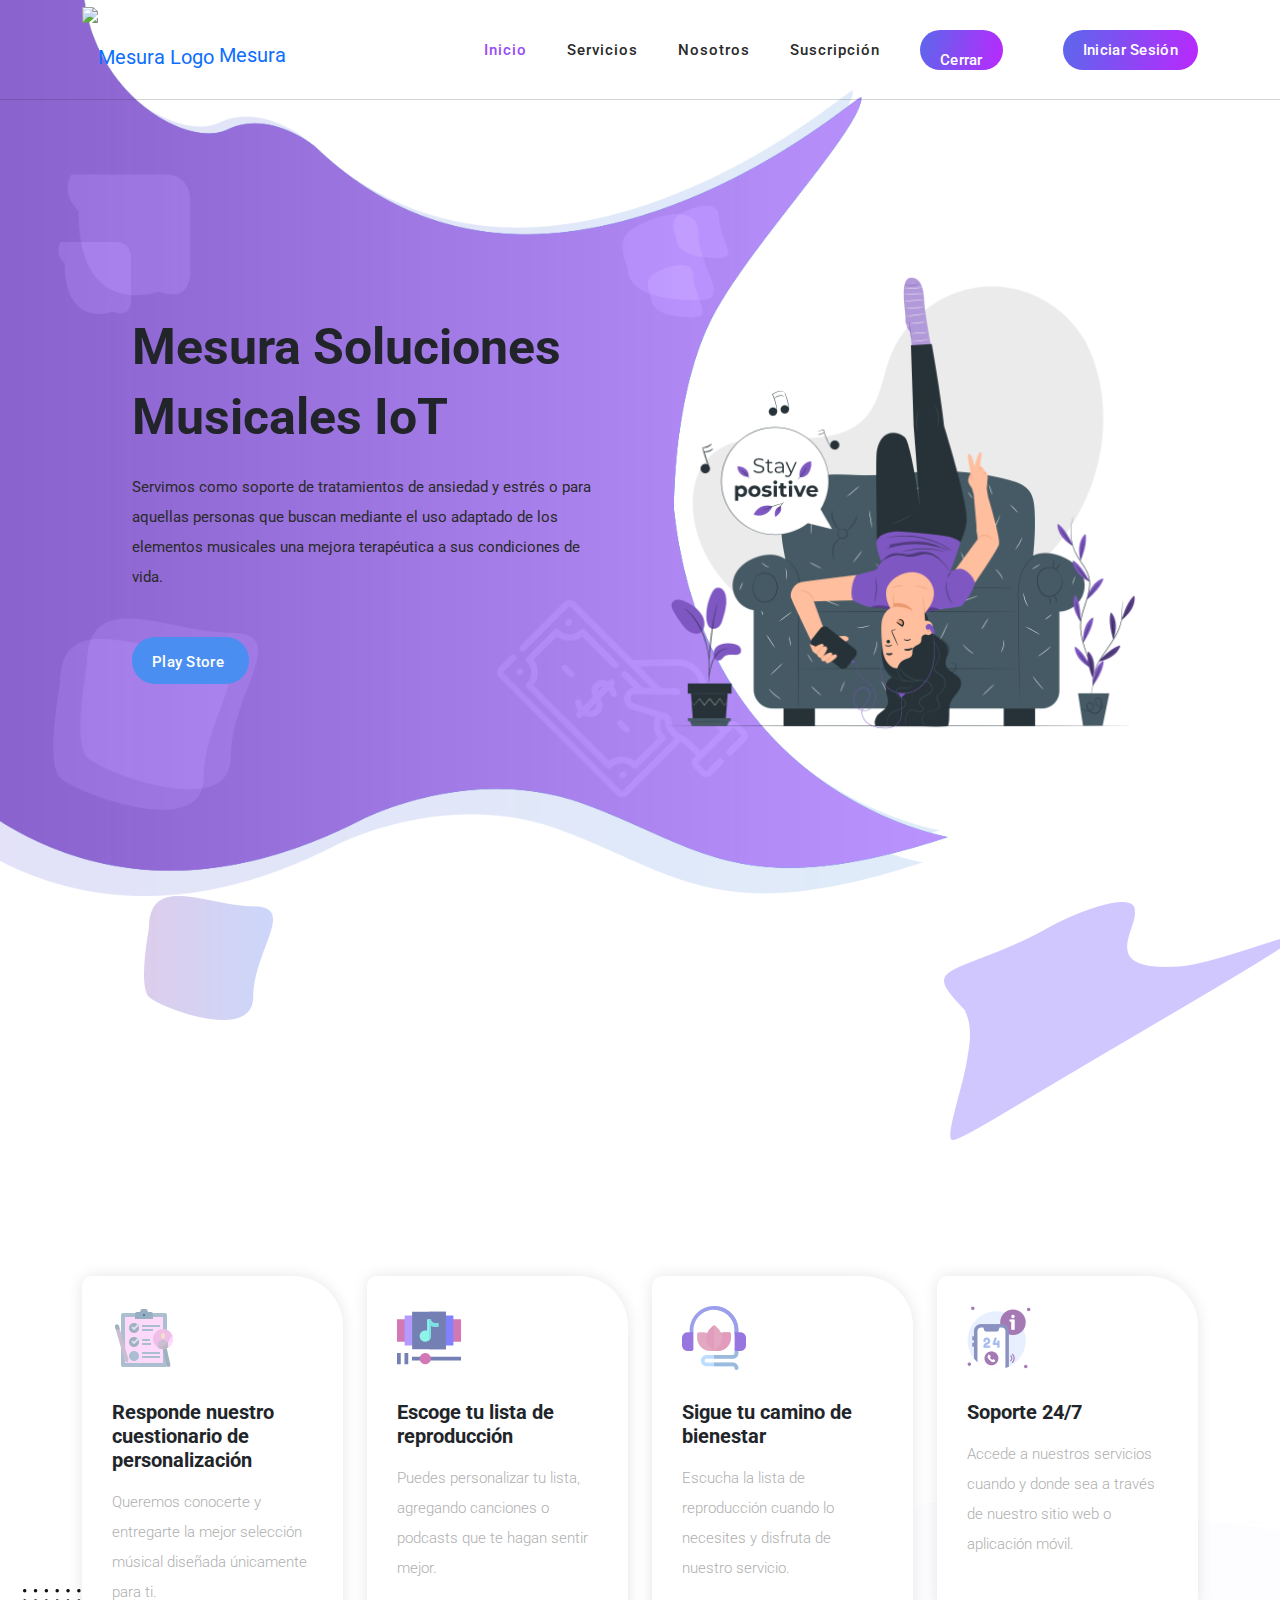
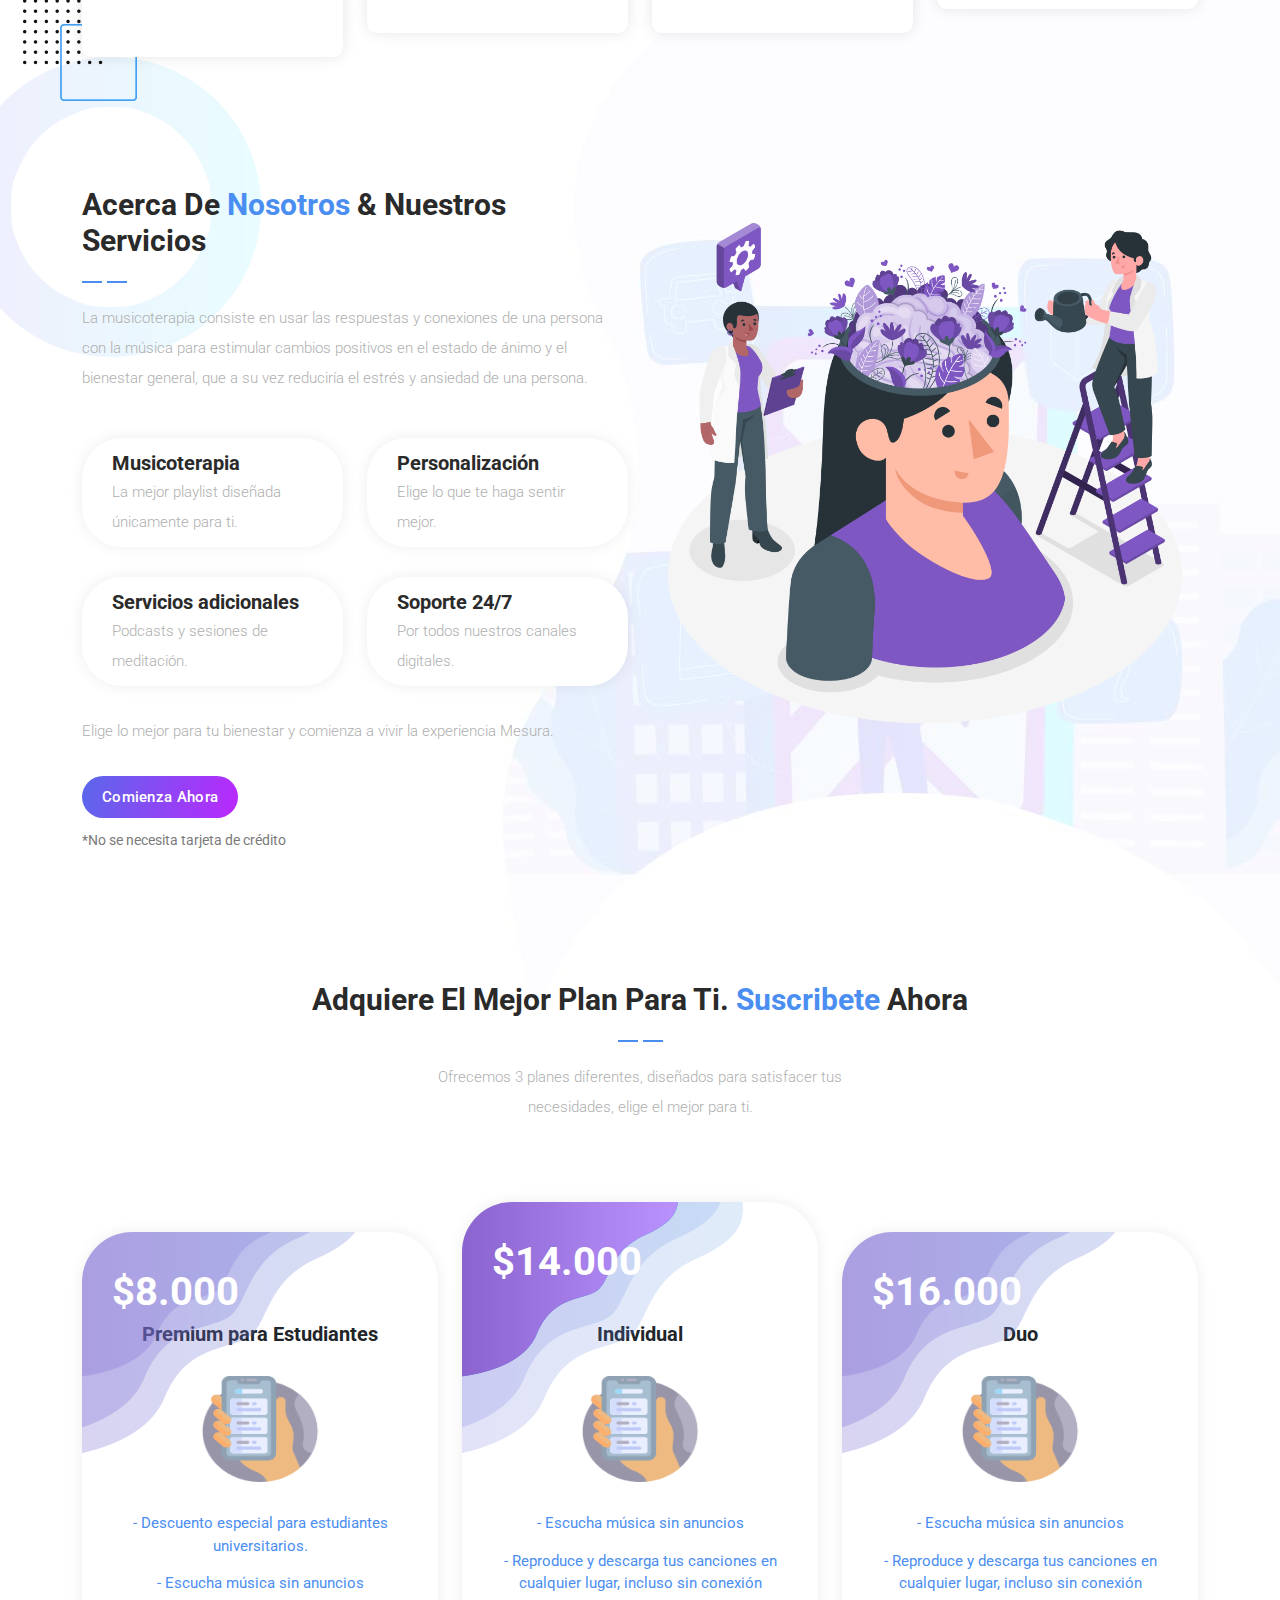
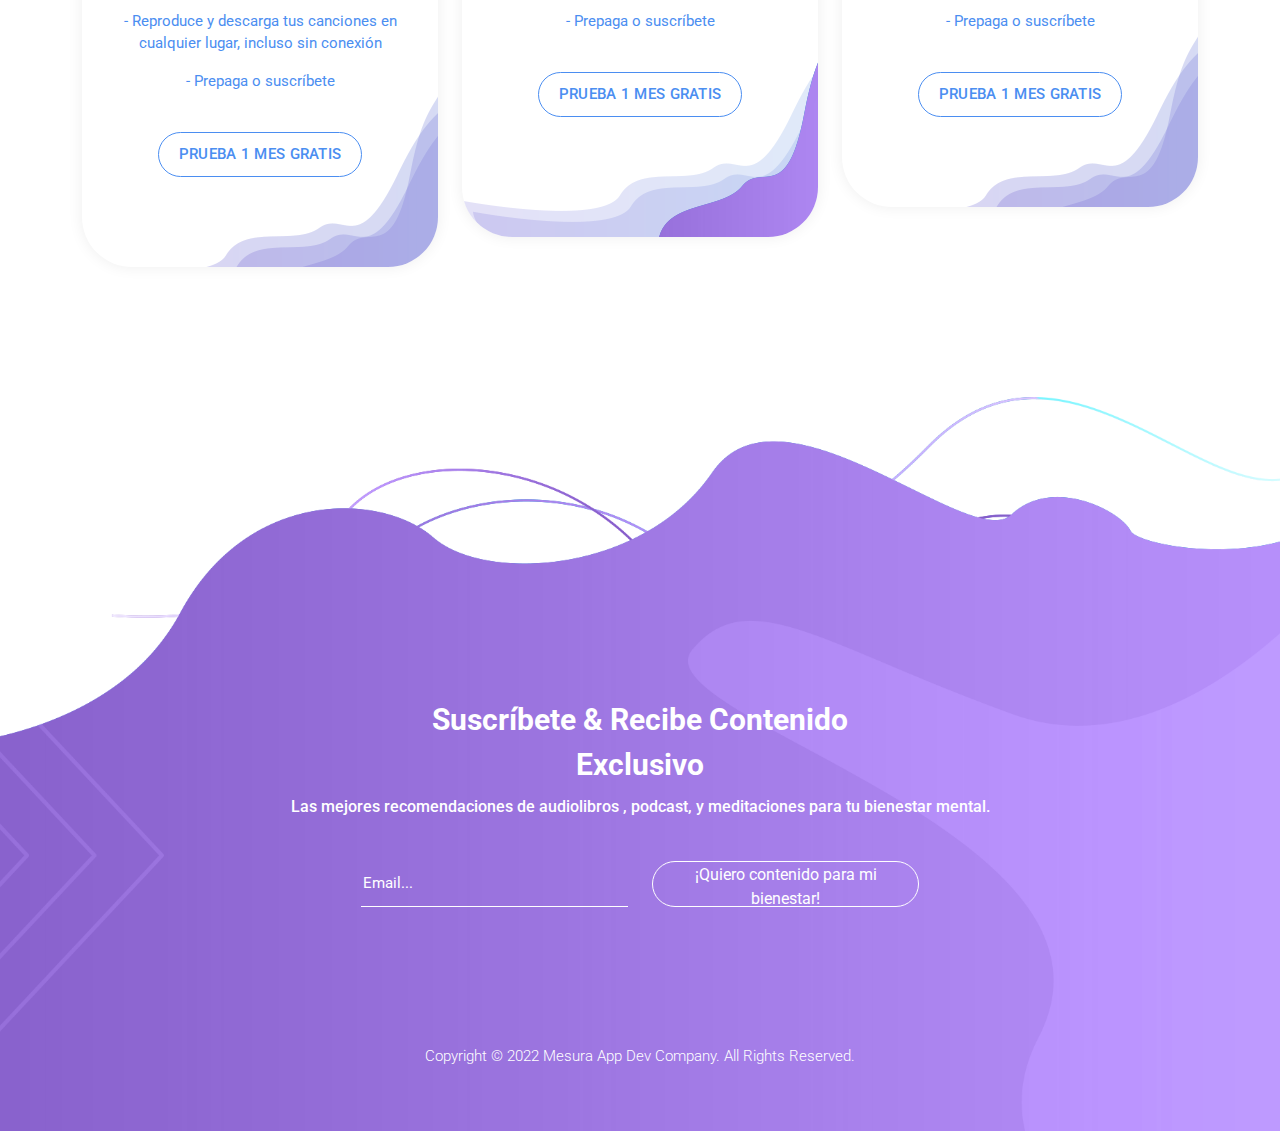
==== commit 28094631: "add" ====
--- a/templatemo_570_chain_app_dev/templatemo_570_chain_app_dev/index.html
+++ b/templatemo_570_chain_app_dev/templatemo_570_chain_app_dev/index.html
@@ -67,8 +67,8 @@
               <li class="scroll-to-section"><a href="#about">Nosotros</a></li>
               <li class="scroll-to-section"><a href="#pricing">Suscripción</a></li>
               
-              <li><div class="gradient-button" id="logged-in"><a href="#modal"id="logout">Cerrar <i class="fa fa-sign-out-alt"></i> </a></div></li> 
-              <li><div class="gradient-button" id="logged-out"><a id="modal_trigger" href="#modal"><i class="fa fa-sign-in-alt"></i> Iniciar sesión </a></div></li> 
+              <li><div class="gradient-button" id="logged-out"><a href="#modal"id="logout">Cerrar <i class="fa fa-sign-out-alt"></i> </a></div></li> 
+              <li><div class="gradient-button" id="logged-in"><a id="modal_trigger" href="#modal"><i class="fa fa-sign-in-alt"></i> Iniciar sesión </a></div></li> 
             </ul>        
             <a class='menu-trigger'>
                 <span>Menu</span>
@@ -298,7 +298,7 @@
               <div class="gradient-button">
                 <a href="#">Comienza ahora </a>
               </div>
-            
+              <span>*No se necesita tarjeta de crédito</span>
             </div>
           </div>
         </div>
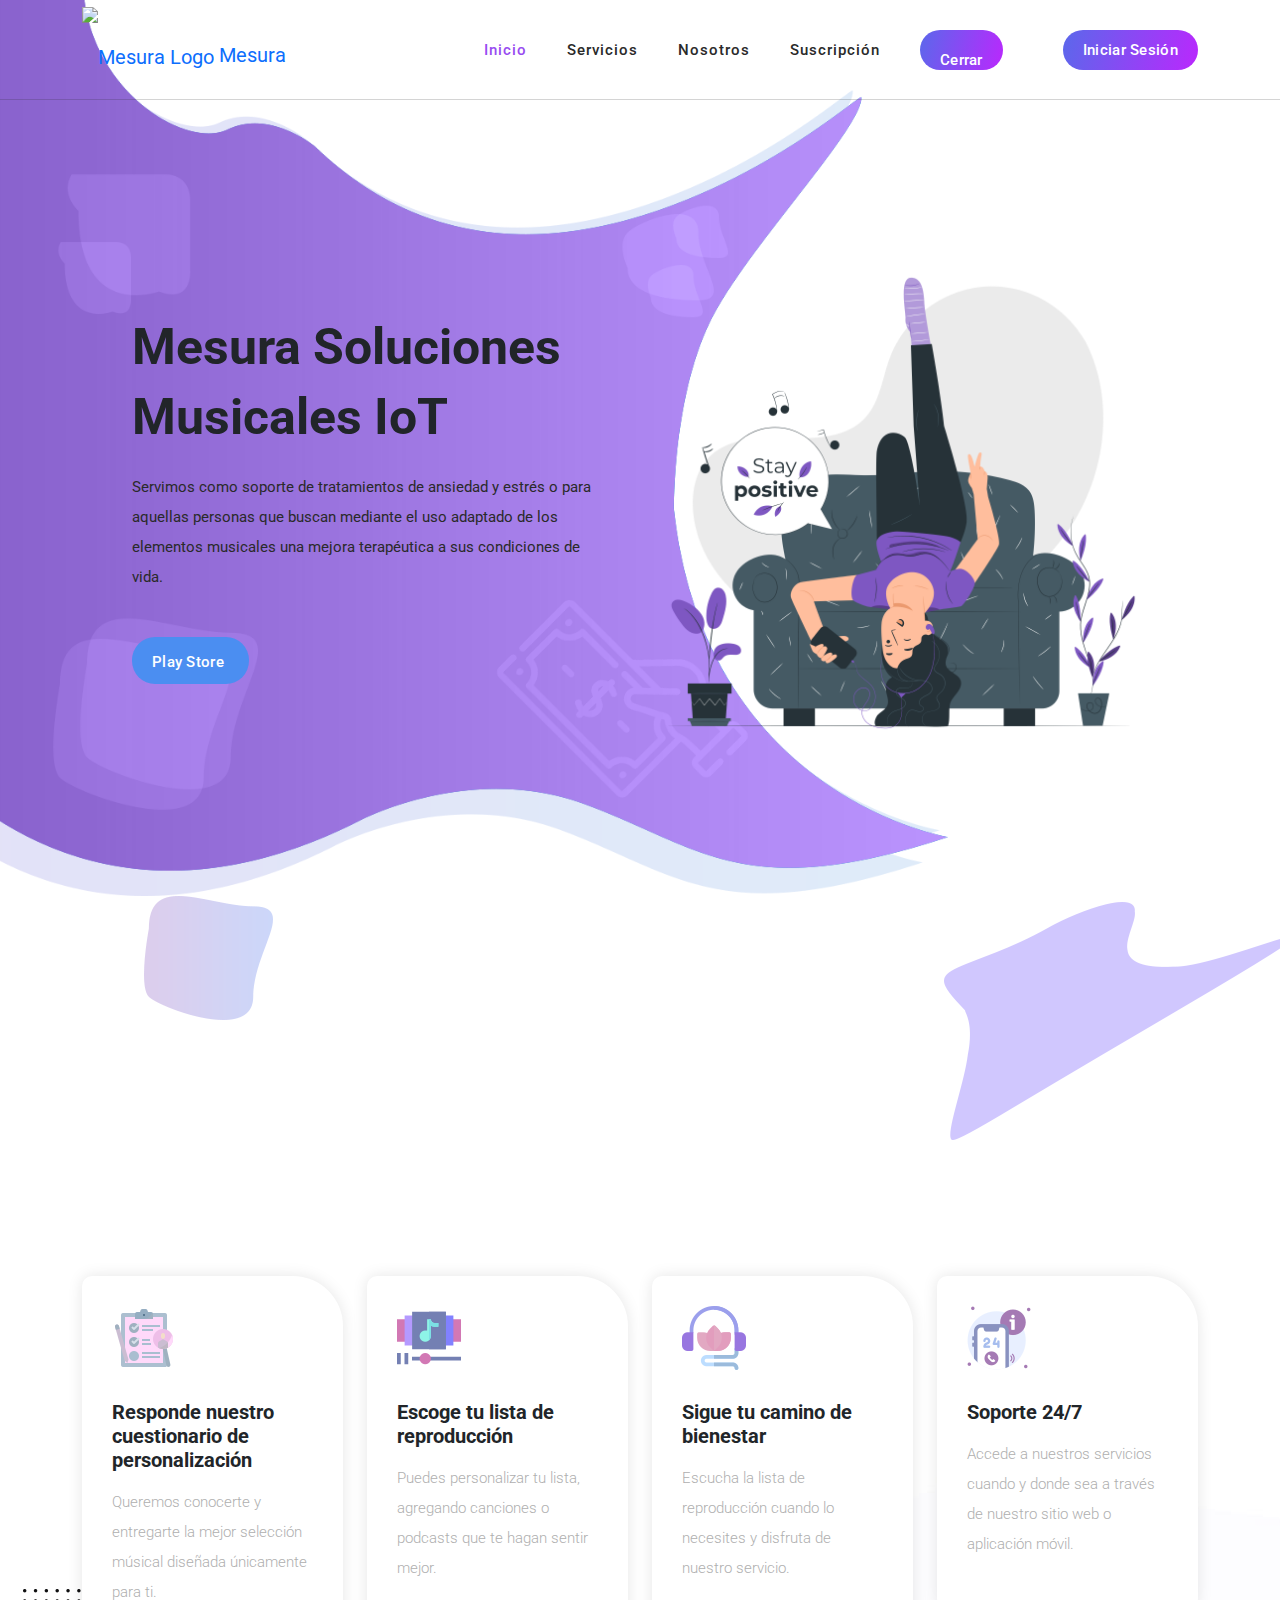
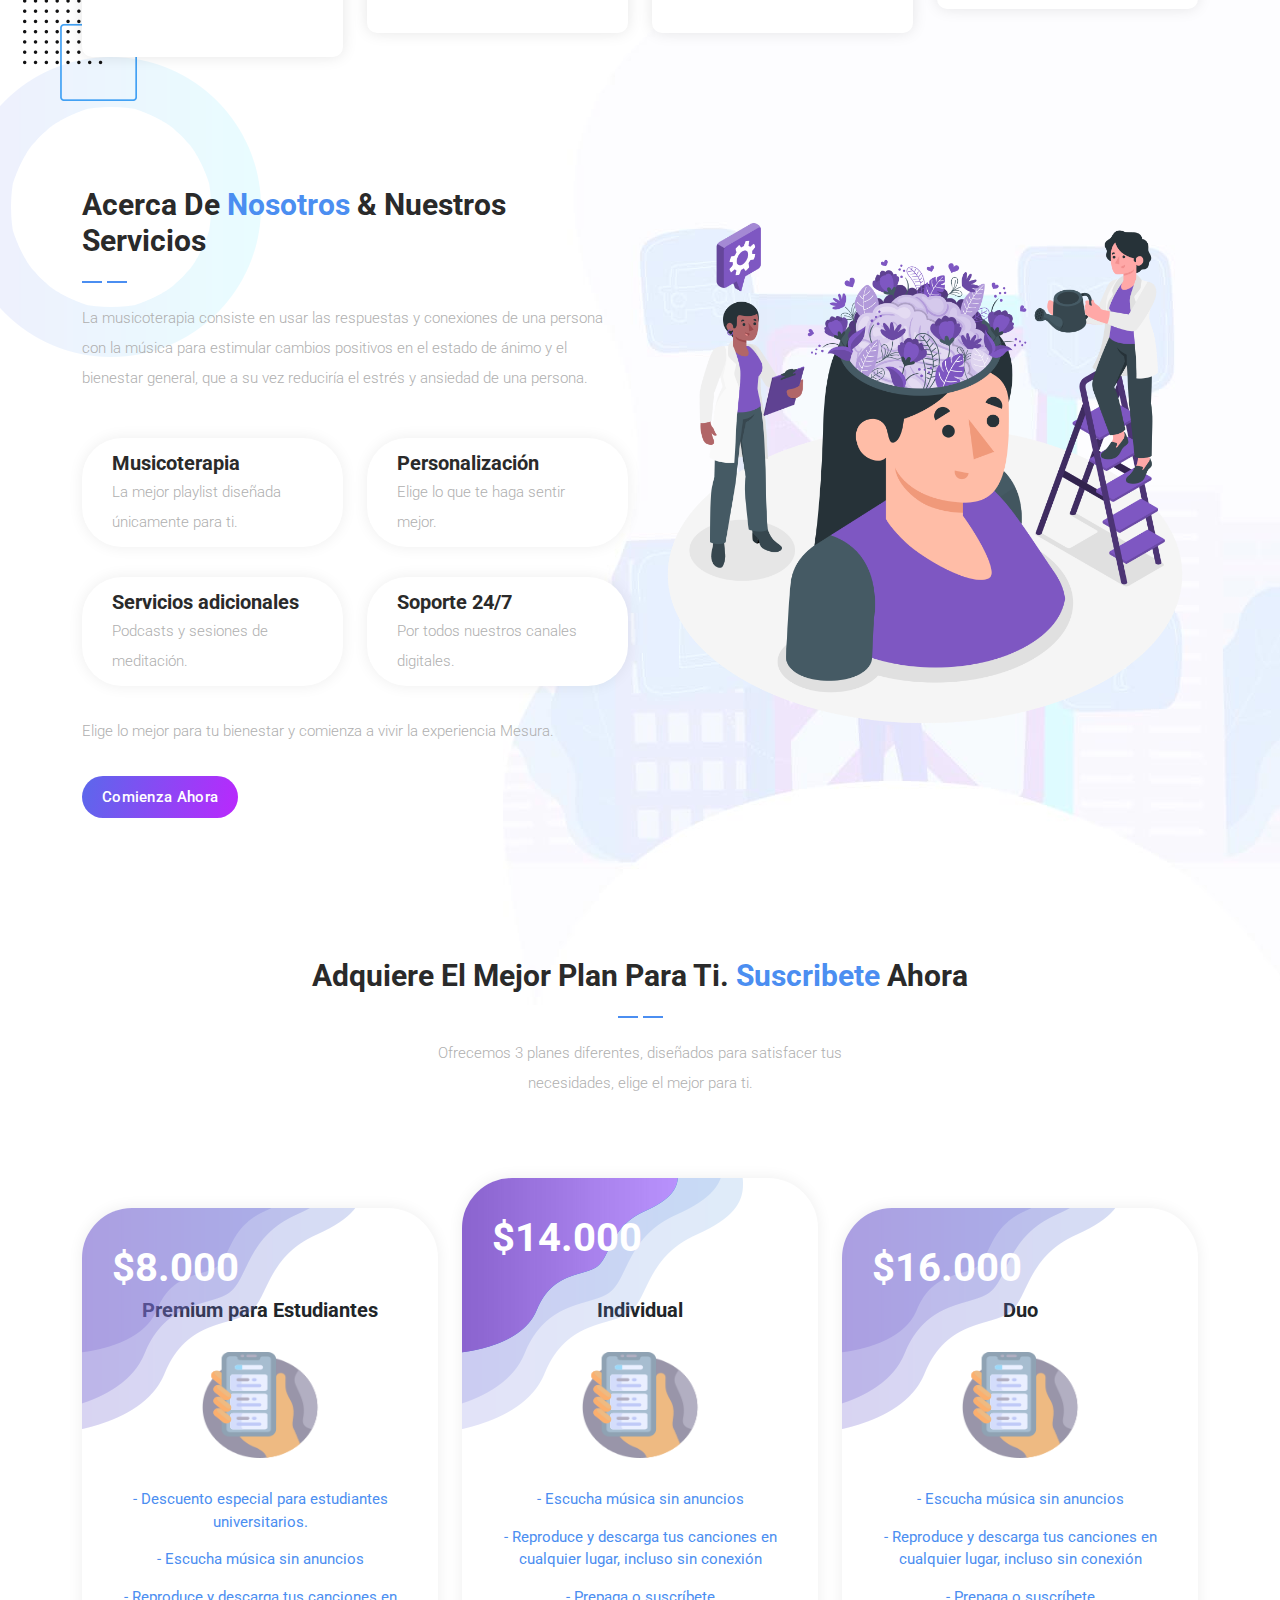
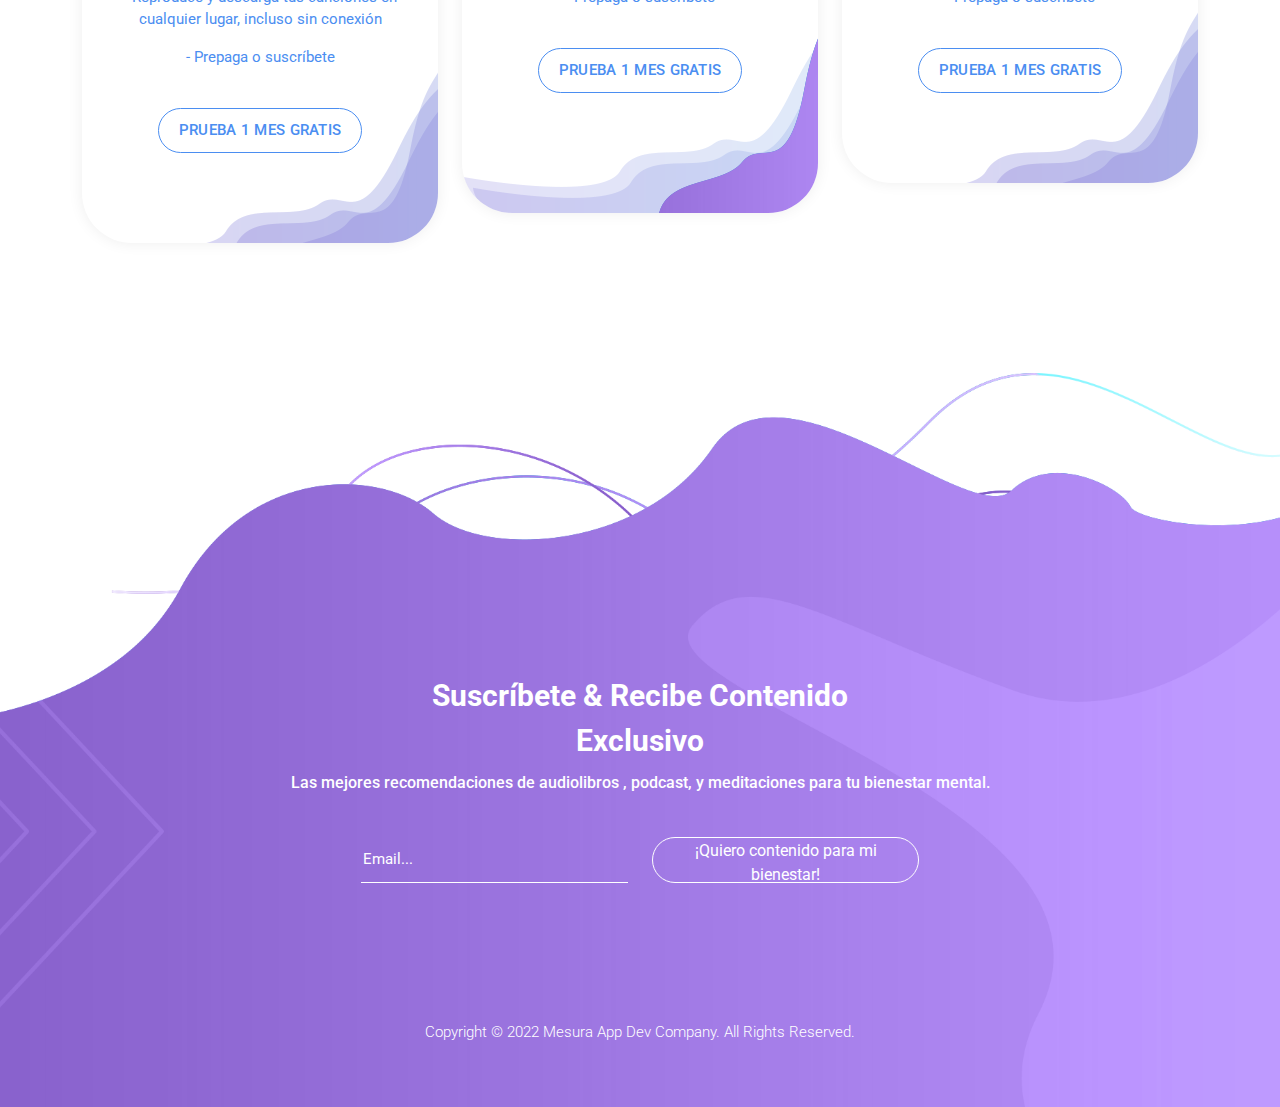
==== commit 6b516428: "Merge branch 'main' of https://github.com/Natalia-rodriguezp/Mesura-Web" ====
--- a/templatemo_570_chain_app_dev/templatemo_570_chain_app_dev/index.html
+++ b/templatemo_570_chain_app_dev/templatemo_570_chain_app_dev/index.html
@@ -298,7 +298,7 @@
               <div class="gradient-button">
                 <a href="#">Comienza ahora </a>
               </div>
-              <span>*No se necesita tarjeta de crédito</span>
+            
             </div>
           </div>
         </div>
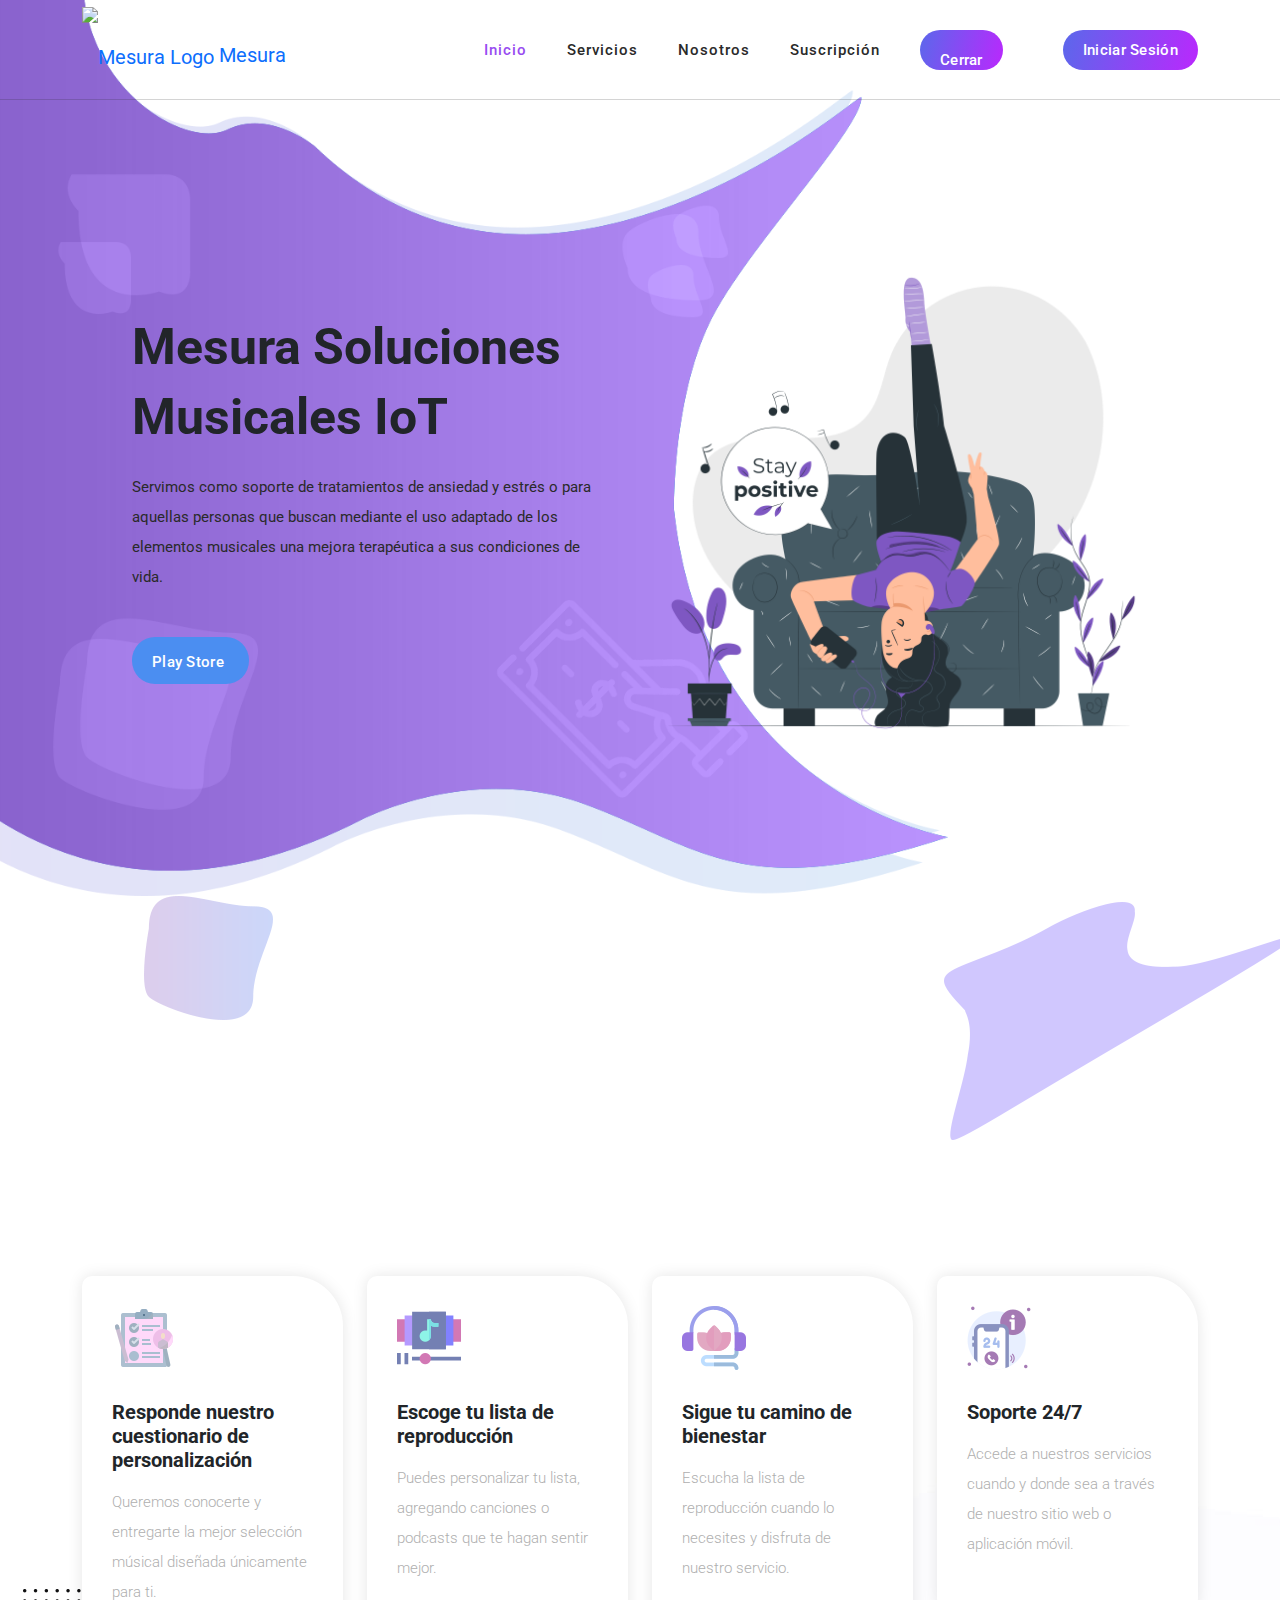
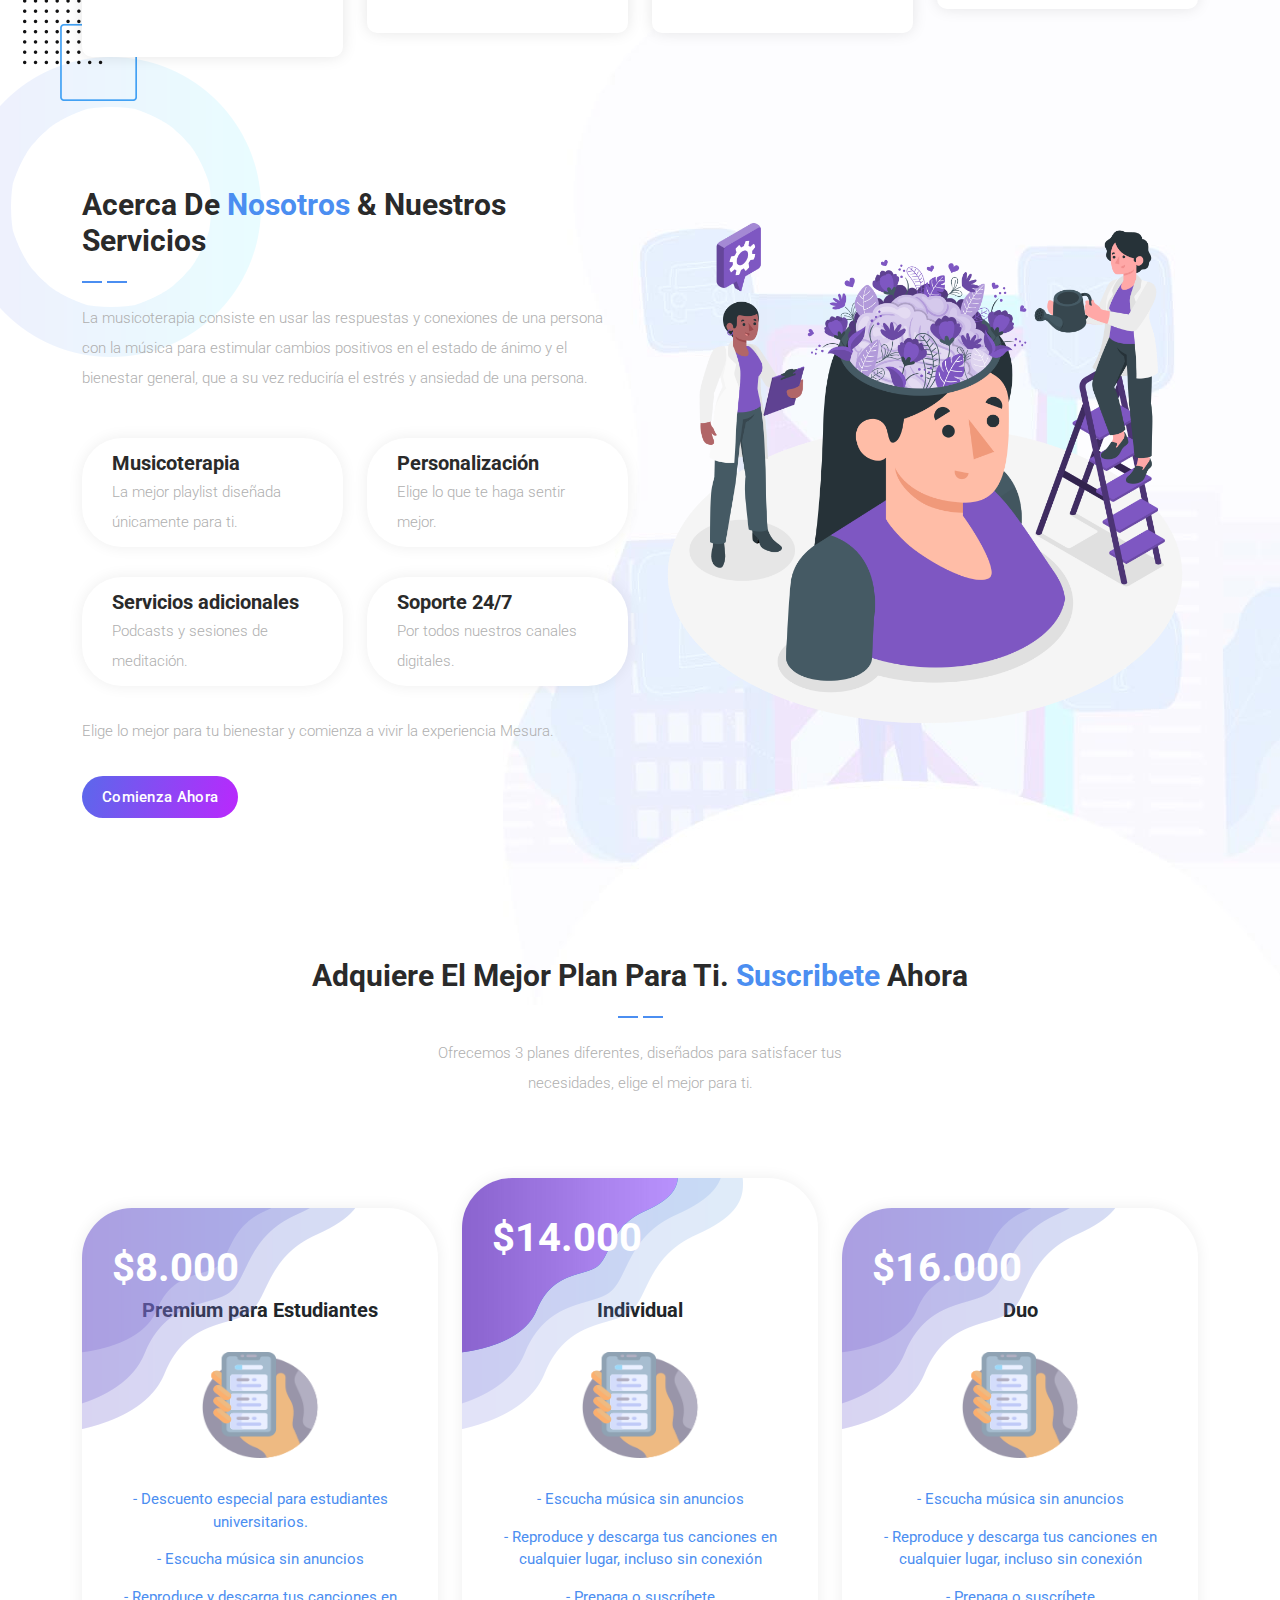
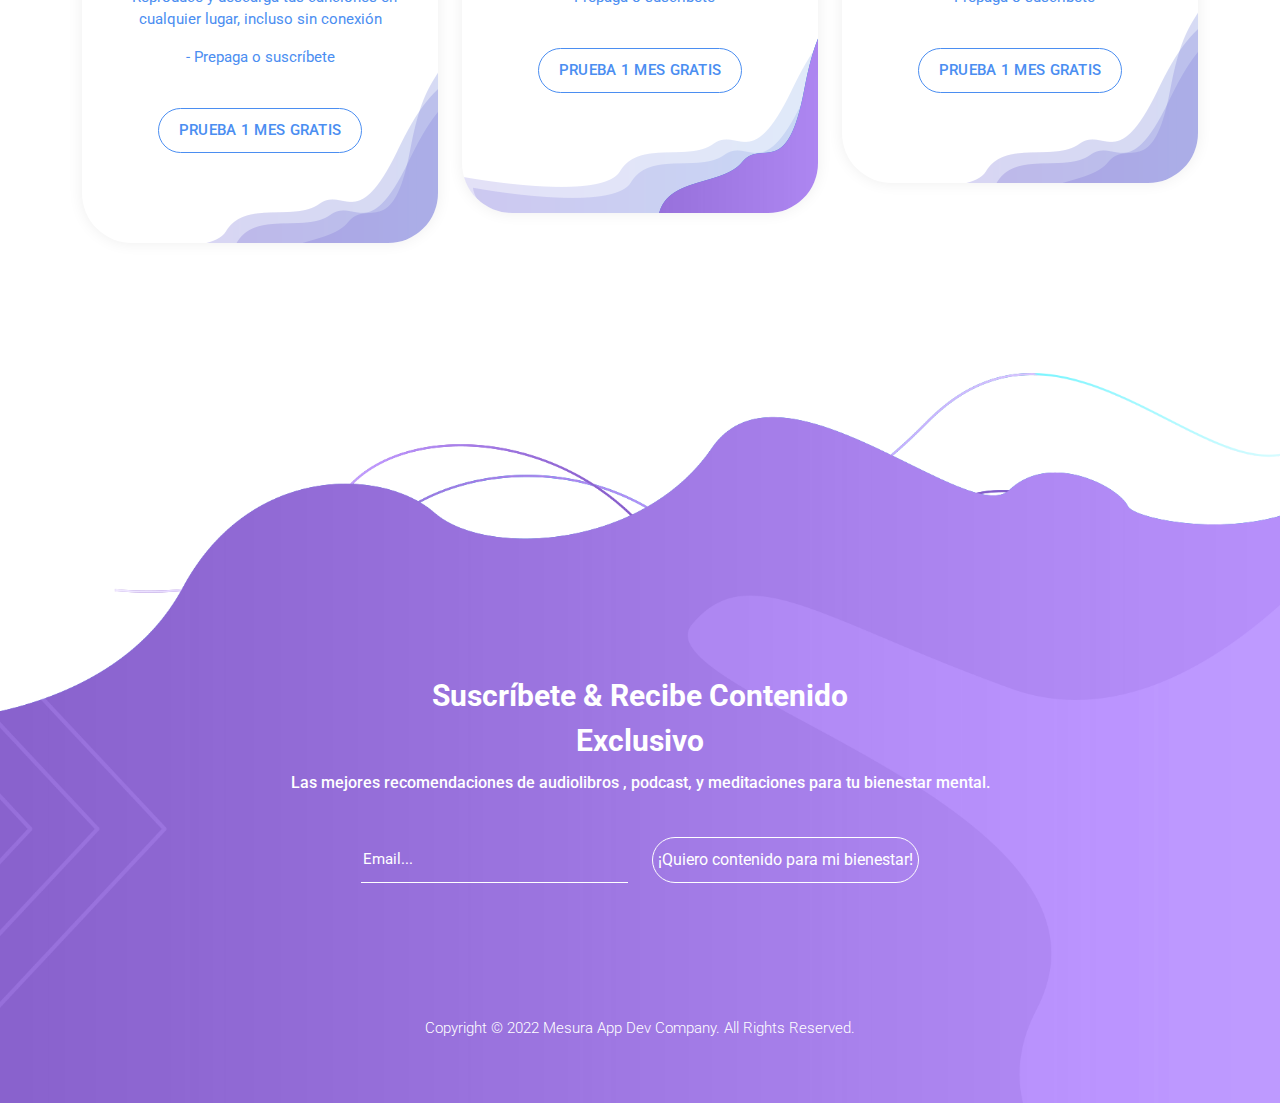
==== commit d7ddf5b0: "google login" ====
--- a/templatemo_570_chain_app_dev/templatemo_570_chain_app_dev/index.html
+++ b/templatemo_570_chain_app_dev/templatemo_570_chain_app_dev/index.html
@@ -91,11 +91,11 @@
         <!-- Social Login -->
         <div class="social_login">
             <div class="">
-                <a href="#" class="social_box fb">
+                <button href="#" class="social_box fb w-100" type="button" id="google-button">
                     <span class="icon"><i class="fab fa-facebook"></i></span>
                     <span class="icon_title">Conectar con Facebook</span>
 
-                </a>
+                </button>
 
                 <a href="#" class="social_box google">
                     <span class="icon"><i class="fab fa-google-plus"></i></span>
@@ -115,13 +115,13 @@
 
         <!-- Username & Password Login form -->
         <div class="user_login">
-            <form id = "si">
+            <form id = "signin-form">
                 <label>Correo / Nombre de usuario</label>
-                <input type="text" />
+                <input type="email" id="signin-email" placeholder="Correo" required/>
                 <br />
 
                 <label>Contraseña</label>
-                <input type="password" />
+                <input type="password" id="signin-password" placeholder="Contraseña" required/>
                 <br />
 
                 <div class="checkbox">
@@ -131,7 +131,7 @@
 
                 <div class="action_btns">
                     <div class="one_half"><a href="#" class="btn back_btn"><i class="fa fa-angle-double-left"></i> Volver</a></div>
-                    <div class="one_half last"><a href="#" class="btn btn_red">Conectar</a></div>
+                    <div class="one_half last"><button type="submit" class="btn btn_red">Conectarse</button></div>
                 </div>
             </form>
 
--- a/templatemo_570_chain_app_dev/templatemo_570_chain_app_dev/assets/css/templatemo-chain-app-dev.css
+++ b/templatemo_570_chain_app_dev/templatemo_570_chain_app_dev/assets/css/templatemo-chain-app-dev.css
@@ -36,7 +36,7 @@
 html, body, div, span, applet, object, iframe, h1, h2, h3, h4, h5, h6, p, blockquote, div
 pre, a, abbr, acronym, address, big, cite, code, del, dfn, em, font, img, ins, kbd, q,
 s, samp, small, strike, strong, sub, sup, tt, var, b, u, i, center, dl, dt, dd, ol, ul, li,
-figure, header, nav, section, article, aside, footer, figcaption {
+figure, header, nav, section, article, aside, footer, figcaption, button {
   margin: 0;
   padding: 0;
   border: 0;
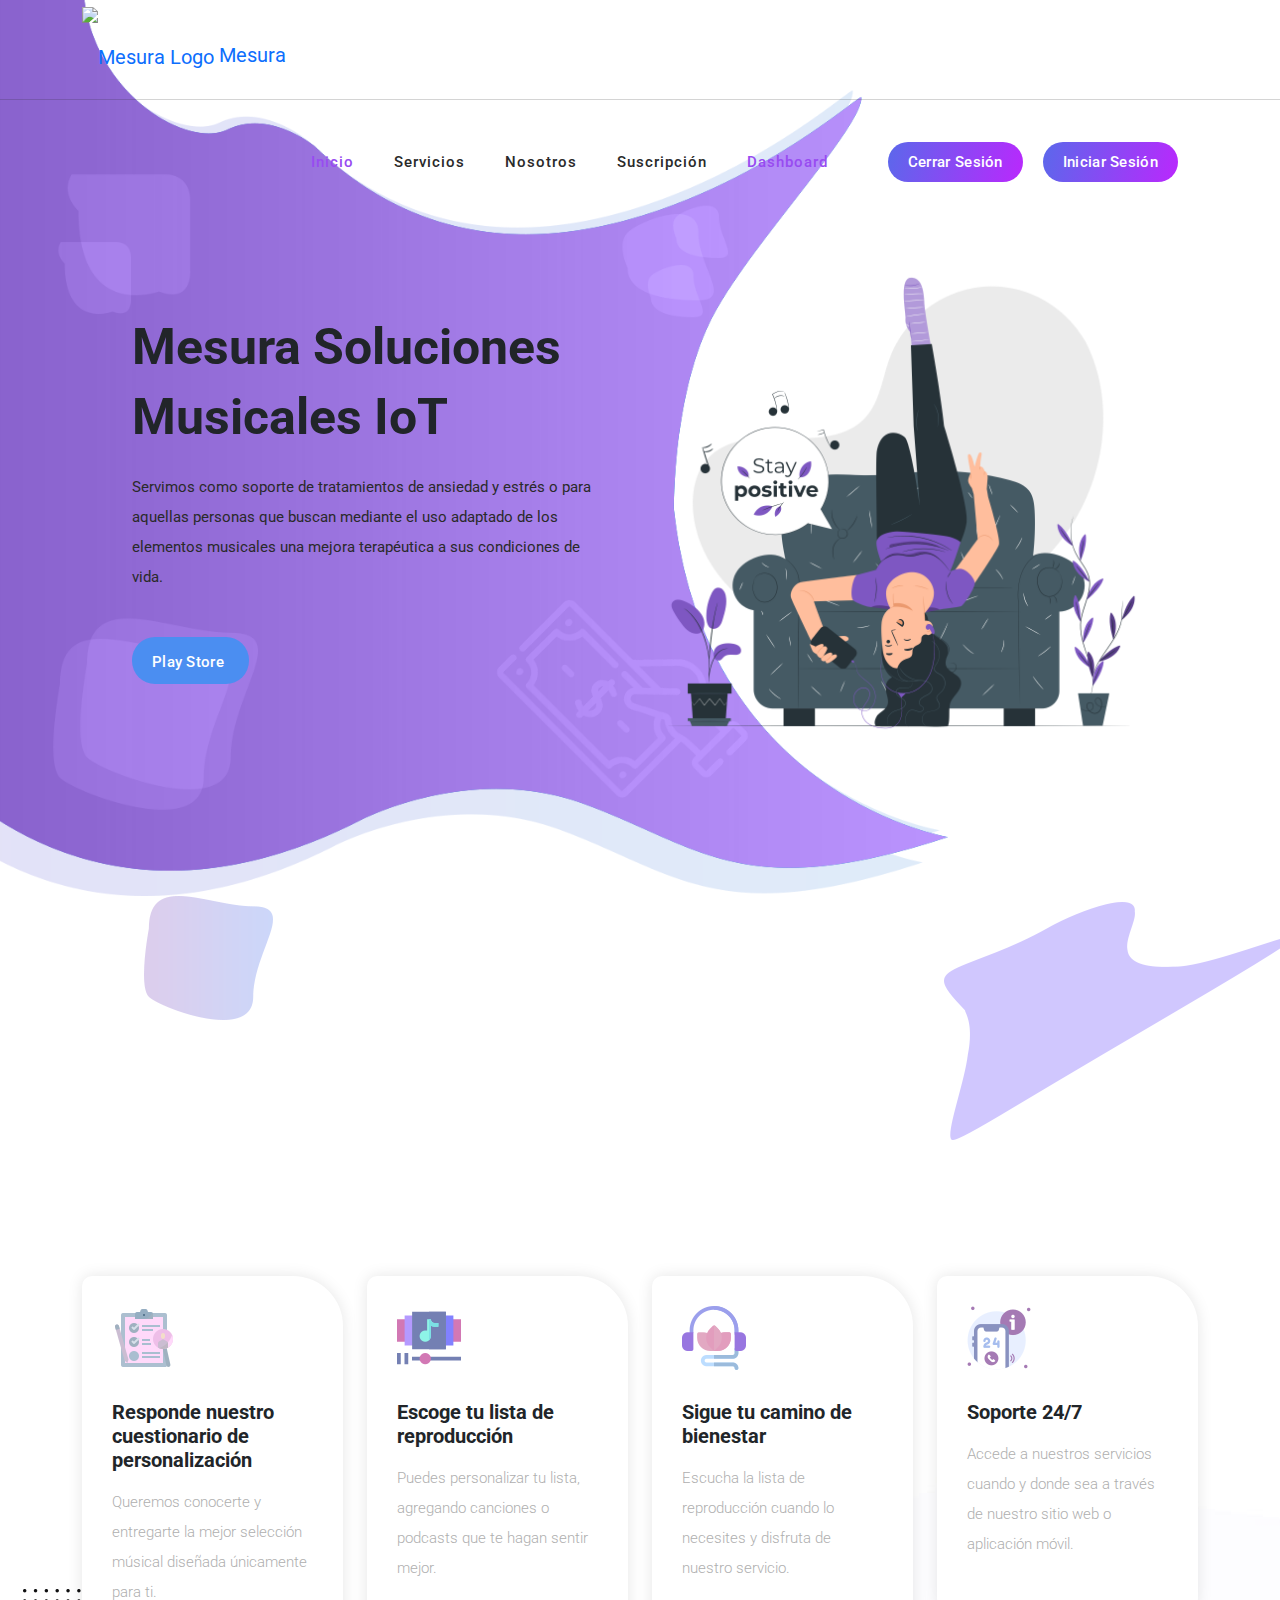
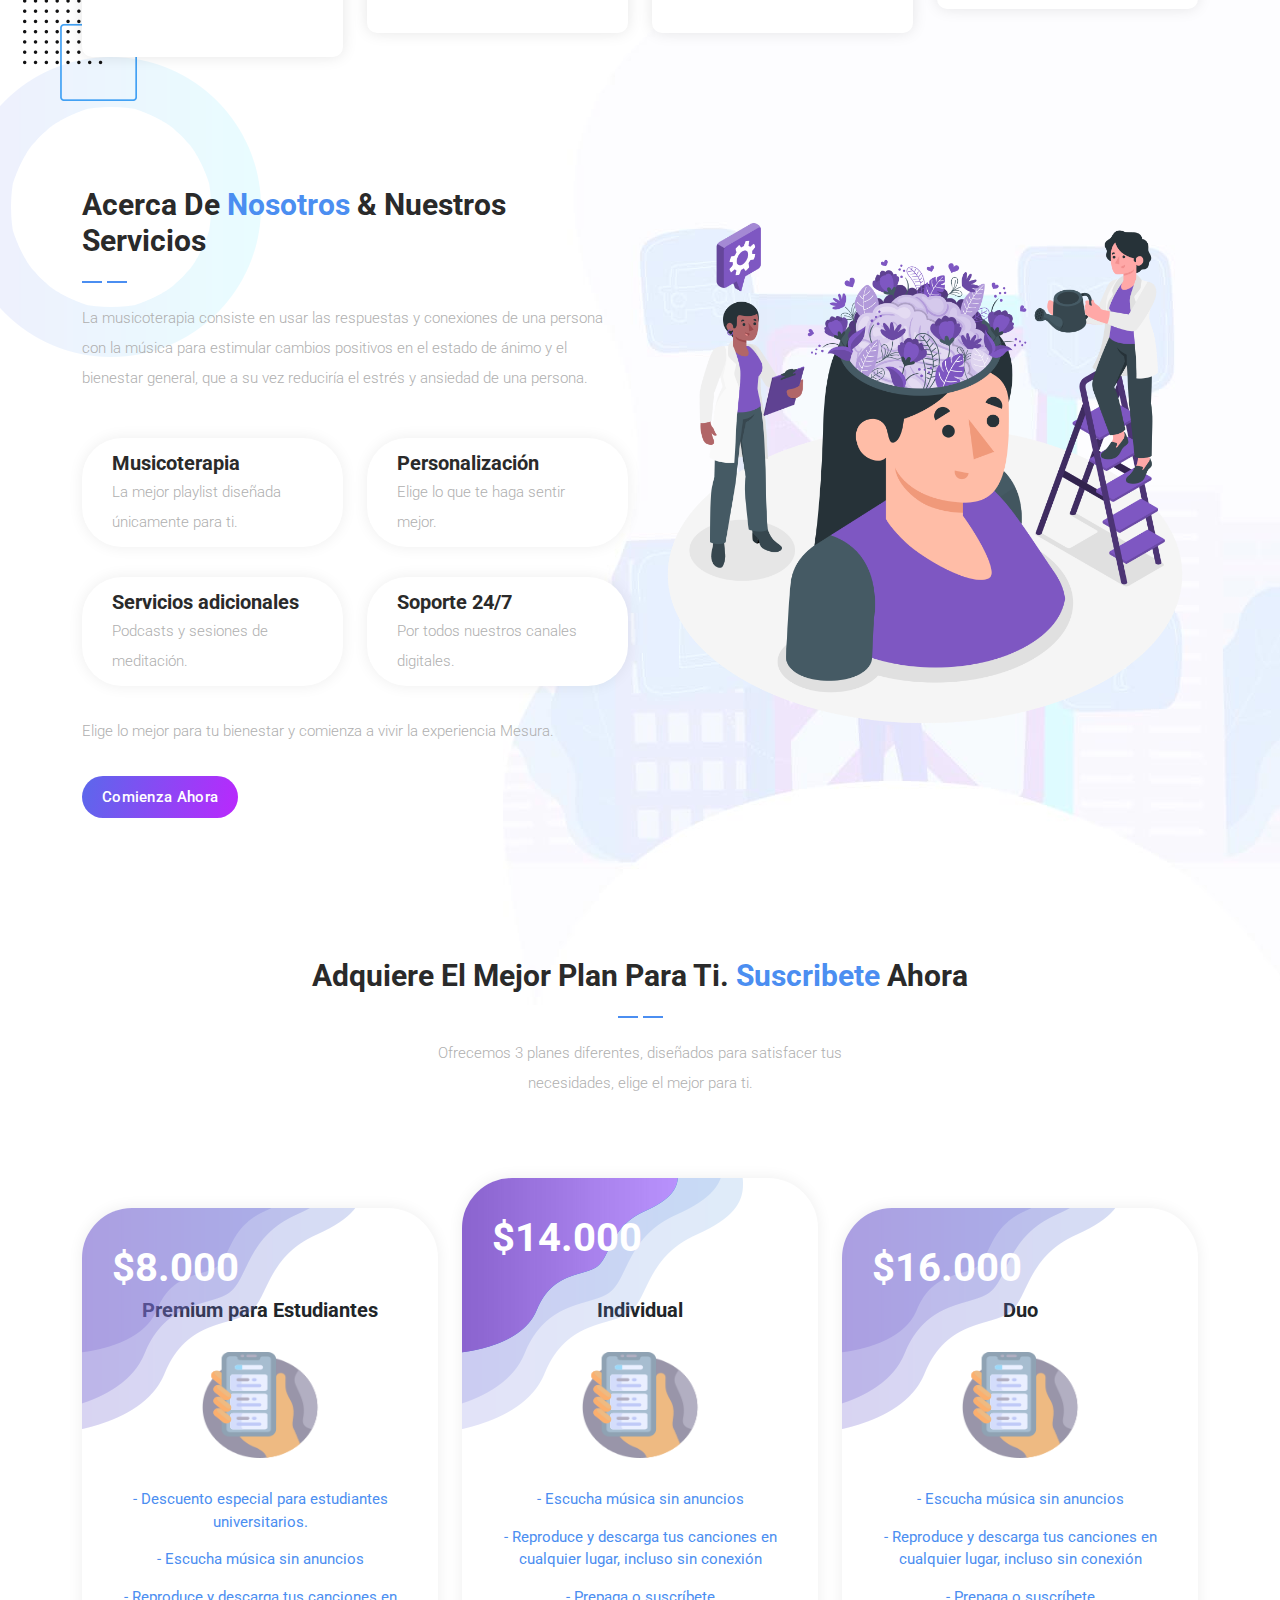
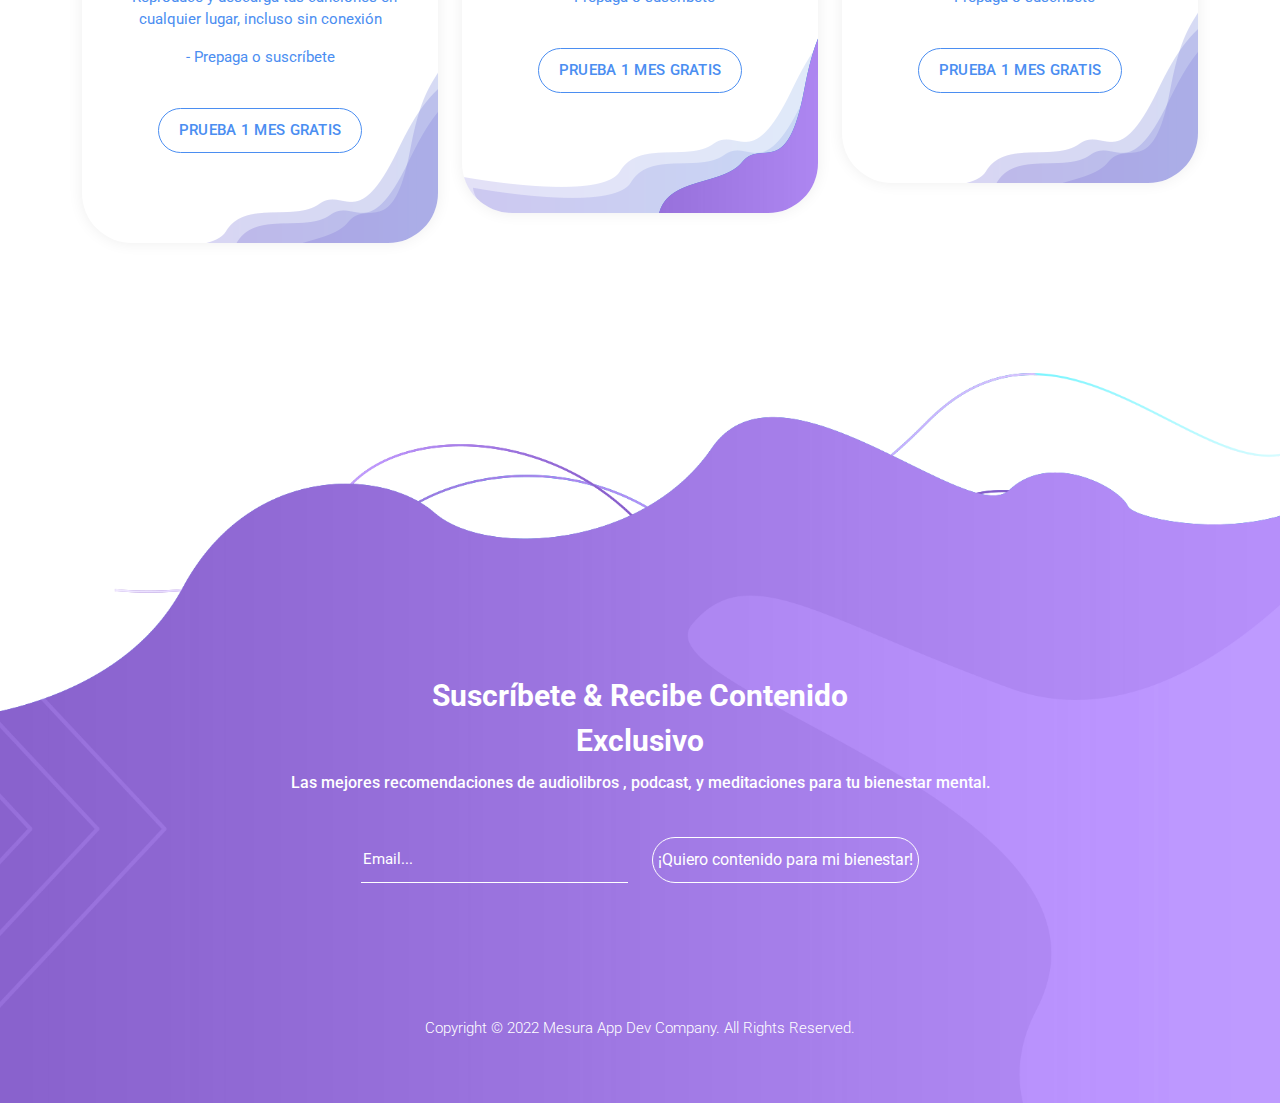
==== commit d21a07fe: "up" ====
--- a/templatemo_570_chain_app_dev/templatemo_570_chain_app_dev/index.html
+++ b/templatemo_570_chain_app_dev/templatemo_570_chain_app_dev/index.html
@@ -66,9 +66,10 @@
               <li class="scroll-to-section"><a href="#services">Servicios</a></li>
               <li class="scroll-to-section"><a href="#about">Nosotros</a></li>
               <li class="scroll-to-section"><a href="#pricing">Suscripción</a></li>
+              <li class="scroll-to-section" id="logged-out"><a href="./dashboard.php" class="active">Dashboard</a></li>
               
-              <li><div class="gradient-button" id="logged-out"><a href="#modal"id="logout">Cerrar <i class="fa fa-sign-out-alt"></i> </a></div></li> 
-              <li><div class="gradient-button" id="logged-in"><a id="modal_trigger" href="#modal"><i class="fa fa-sign-in-alt"></i> Iniciar sesión </a></div></li> 
+              <li class="dukenuke"><div class="gradient-button" id="logged-out"><a href="#modal"id="logout">Cerrar sesión <i class="fa fa-sign-out-alt"></i> </a></div></li> 
+              <li class="dukenuke"><div class="gradient-button" id="logged-in"><a id="modal_trigger" href="#modal"><i class="fa fa-sign-in-alt"></i> Iniciar sesión </a></div></li> 
             </ul>        
             <a class='menu-trigger'>
                 <span>Menu</span>
@@ -91,16 +92,16 @@
         <!-- Social Login -->
         <div class="social_login">
             <div class="">
-                <button href="#" class="social_box fb w-100" type="button" id="google-button">
+                <button href="#" class="social_box fb w-100" type="button" id="facebook-button">
                     <span class="icon"><i class="fab fa-facebook"></i></span>
                     <span class="icon_title">Conectar con Facebook</span>
 
                 </button>
 
-                <a href="#" class="social_box google">
+                <button href="#" class="social_box google w-100" type="button" id="google-button">
                     <span class="icon"><i class="fab fa-google-plus"></i></span>
                     <span class="icon_title">Conectar con Google</span>
-                </a>
+                </button>
             </div>
 
             <div class="centeredText">
--- a/templatemo_570_chain_app_dev/templatemo_570_chain_app_dev/assets/css/templatemo-chain-app-dev.css
+++ b/templatemo_570_chain_app_dev/templatemo_570_chain_app_dev/assets/css/templatemo-chain-app-dev.css
@@ -654,7 +654,7 @@
 
 @media (max-width: 992px) {
   .header-area .main-nav .nav li:last-child  ,
-  .background-header .main-nav .nav li:last-child {
+  .background-header .main-nav .nav li:last-child, .dukenuke {
     color: #069;
   }
   .header-area .main-nav .nav li:nth-child(6),
@@ -1954,7 +1954,7 @@
     max-width: 25px;
     margin-left: 0px;
   }
-  .header-area .main-nav .nav li:last-child {
+  .header-area .main-nav .nav li:last-child, .dukenuke {
     padding-left: 20px;
   }
   
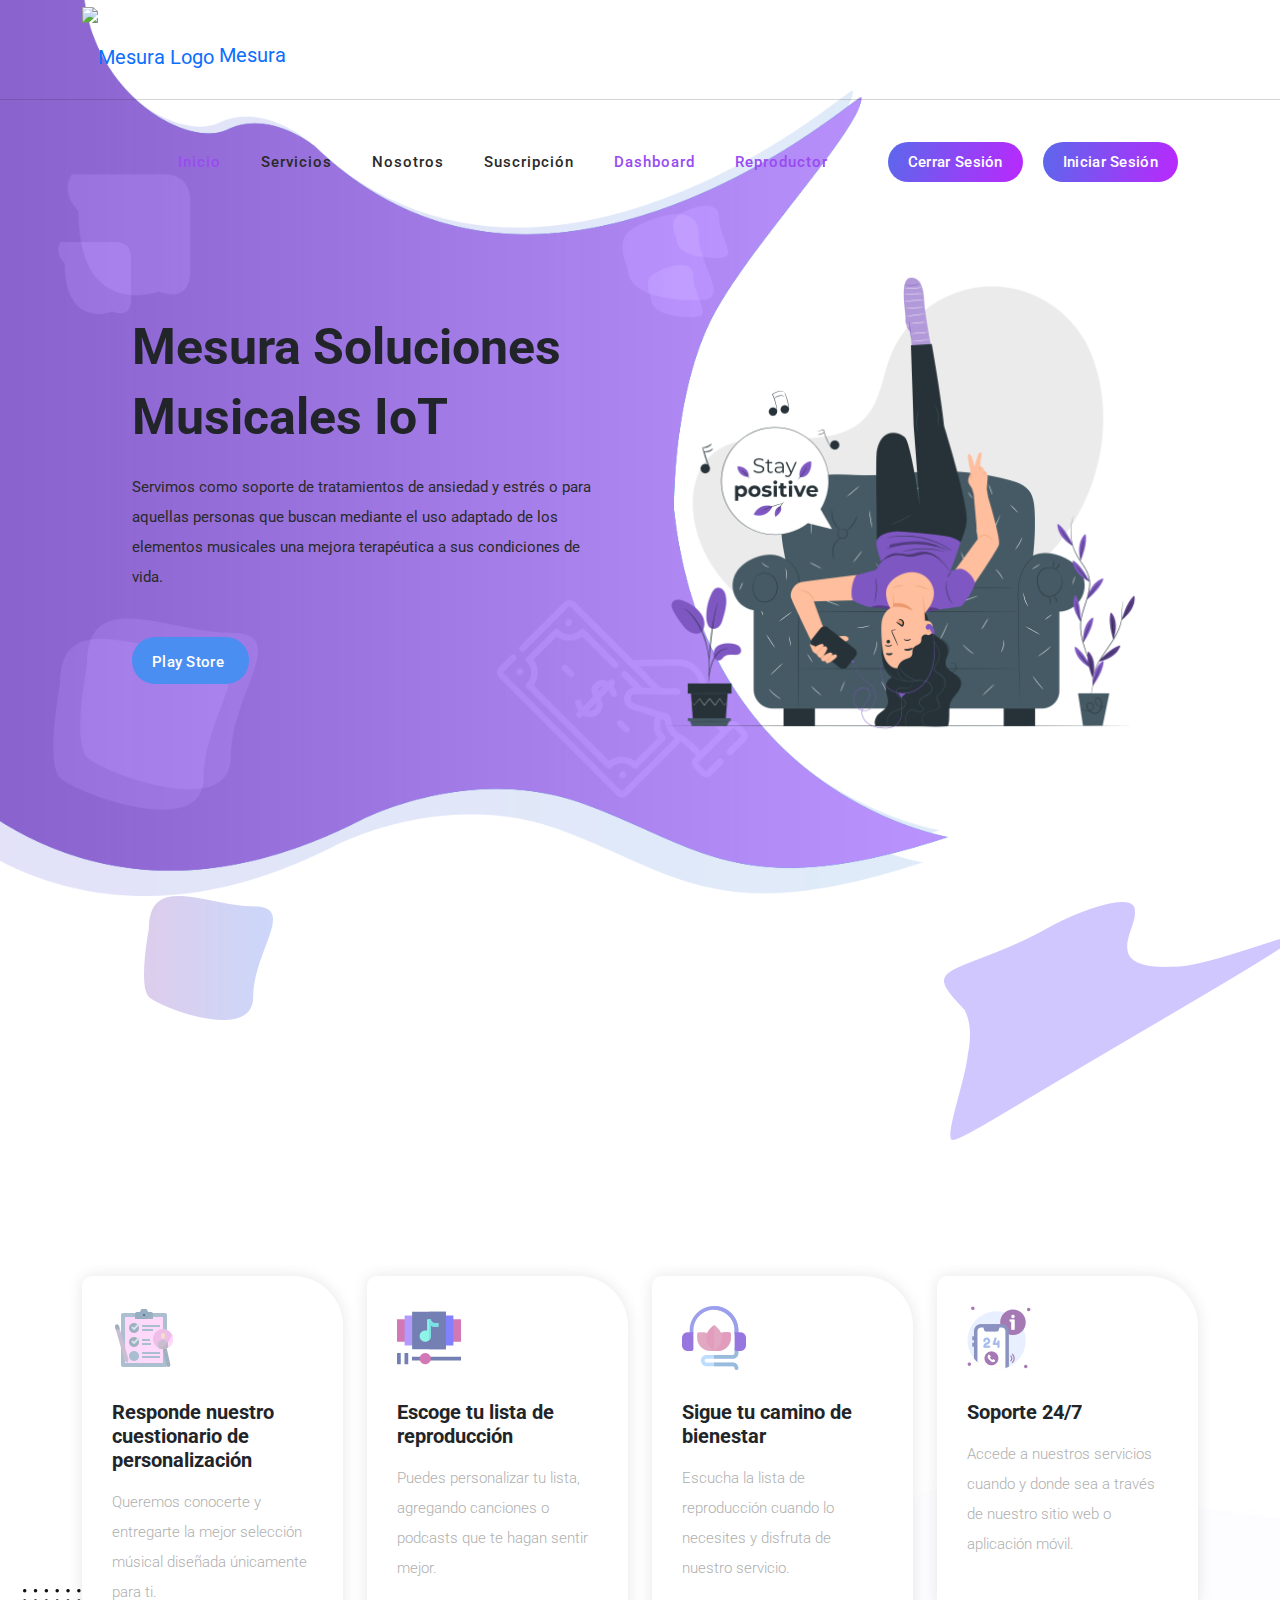
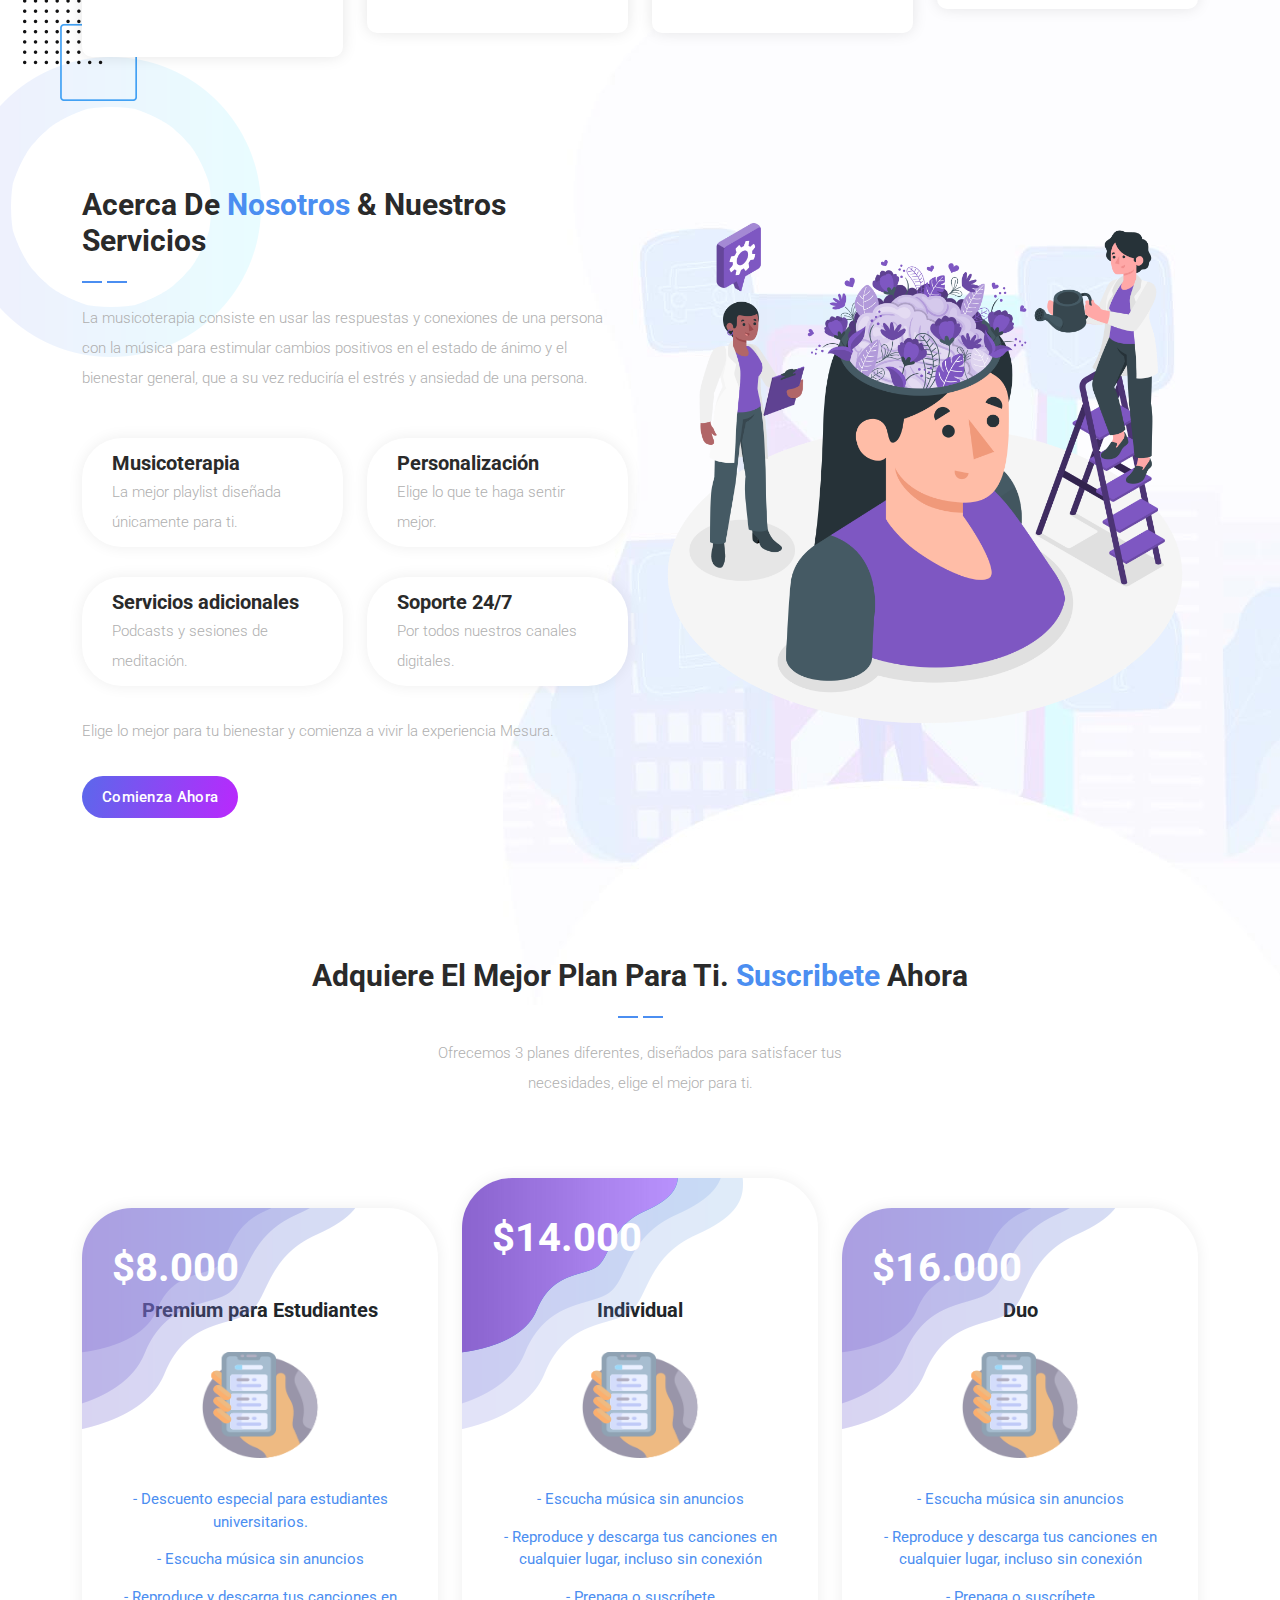
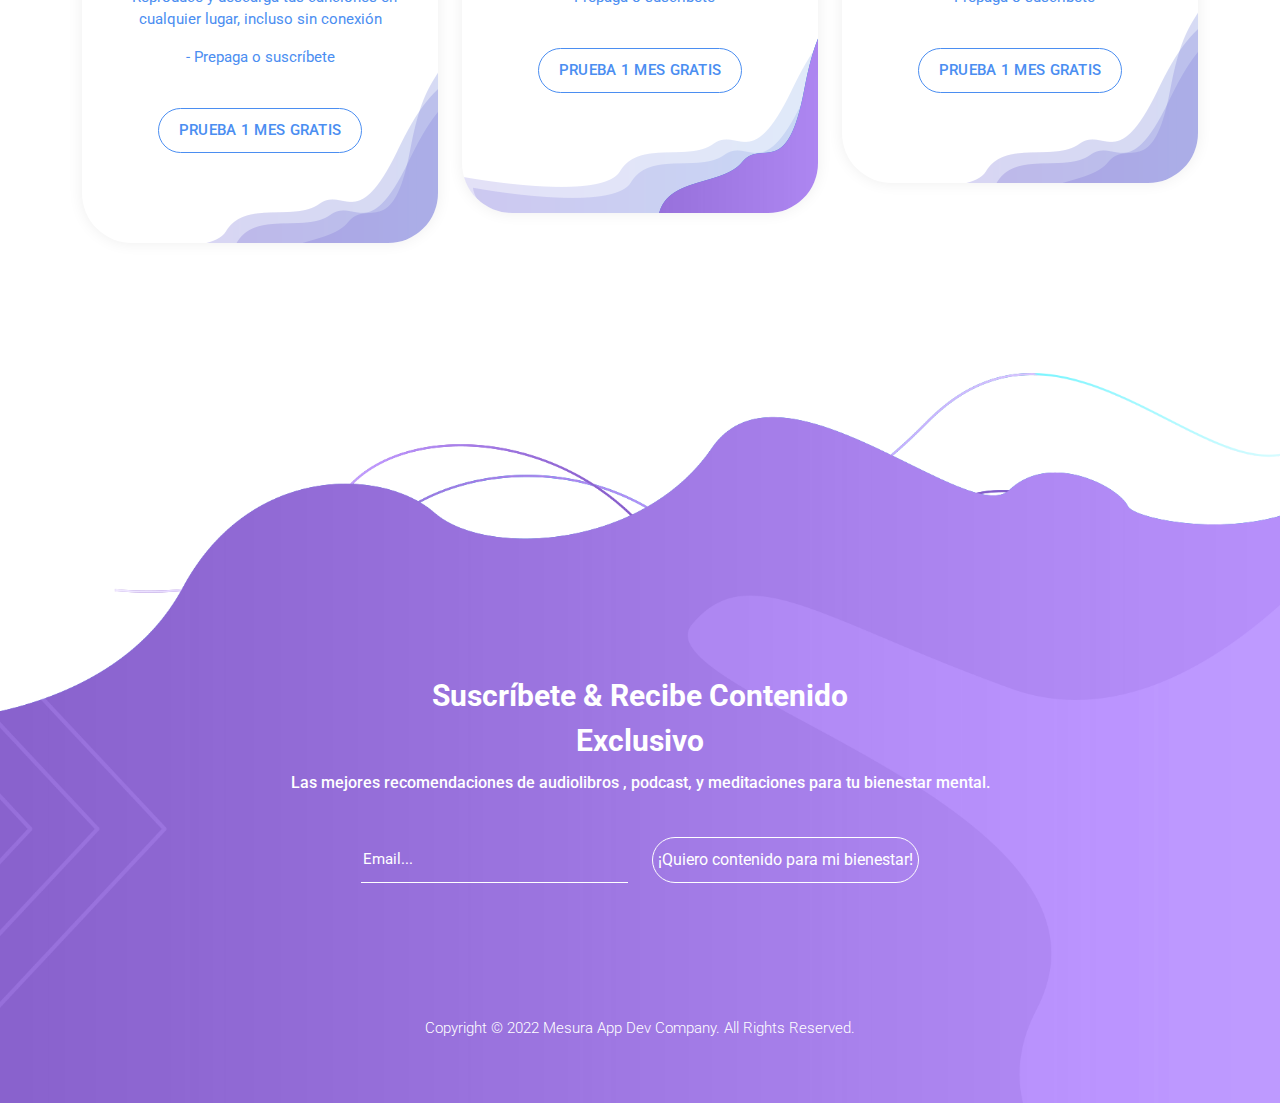
==== commit cf19498e: "Funciona" ====
--- a/templatemo_570_chain_app_dev/templatemo_570_chain_app_dev/index.html
+++ b/templatemo_570_chain_app_dev/templatemo_570_chain_app_dev/index.html
@@ -67,6 +67,7 @@
               <li class="scroll-to-section"><a href="#about">Nosotros</a></li>
               <li class="scroll-to-section"><a href="#pricing">Suscripción</a></li>
               <li class="scroll-to-section" id="logged-out"><a href="./dashboard.php" class="active">Dashboard</a></li>
+              <li class="scroll-to-section" id="logged-out"><a href="./playMusic.php" class="active">Reproductor</a></li>
               
               <li class="dukenuke"><div class="gradient-button" id="logged-out"><a href="#modal"id="logout">Cerrar sesión <i class="fa fa-sign-out-alt"></i> </a></div></li> 
               <li class="dukenuke"><div class="gradient-button" id="logged-in"><a id="modal_trigger" href="#modal"><i class="fa fa-sign-in-alt"></i> Iniciar sesión </a></div></li> 
--- a/templatemo_570_chain_app_dev/templatemo_570_chain_app_dev/assets/css/templatemo-chain-app-dev.css
+++ b/templatemo_570_chain_app_dev/templatemo_570_chain_app_dev/assets/css/templatemo-chain-app-dev.css
@@ -390,23 +390,23 @@
   padding-right: 20px;
 }
 
-.header-area .main-nav .nav li:nth-child(6) {
+.header-area .main-nav .nav li:nth-child(7) {
   padding-right: 0px;
   padding-left: 40px;
 }
 
 .header-area .main-nav .nav li:last-child a ,
 .background-header .main-nav .nav li:last-child a,
-.header-area .main-nav .nav li:nth-child(6) a ,
-.background-header .main-nav .nav li:nth-child(6) a {
+.header-area .main-nav .nav li:nth-child(7) a ,
+.background-header .main-nav .nav li:nth-child(7) a {
   padding: 0px 20px !important;
   font-weight: 400;
 }
 
 .header-area .main-nav .nav li:last-child a:hover ,
 .background-header .main-nav .nav li:last-child a:hover,
-.header-area .main-nav .nav li:nth-child(6) a:hover ,
-.background-header .main-nav .nav li:nth-child(6) a:hover {
+.header-area .main-nav .nav li:nth-child(7) a:hover ,
+.background-header .main-nav .nav li:nth-child(7) a:hover {
   color: #fff !important;
 }
 
@@ -657,8 +657,8 @@
   .background-header .main-nav .nav li:last-child, .dukenuke {
     color: #069;
   }
-  .header-area .main-nav .nav li:nth-child(6),
-  .background-header .main-nav .nav li:nth-child(6) {
+  .header-area .main-nav .nav li:nth-child(7),
+  .background-header .main-nav .nav li:nth-child(7) {
     padding-right: 0px;
   }
   .background-header .nav li a.active:after {
@@ -668,7 +668,7 @@
 
 @media (max-width: 767px) {
   .pre-header ul.info li:last-child,
-  .pre-header ul.info li:nth-child(6) {
+  .pre-header ul.info li:nth-child(7) {
     display: none!important;
   }
   .background-header .main-nav .nav {
